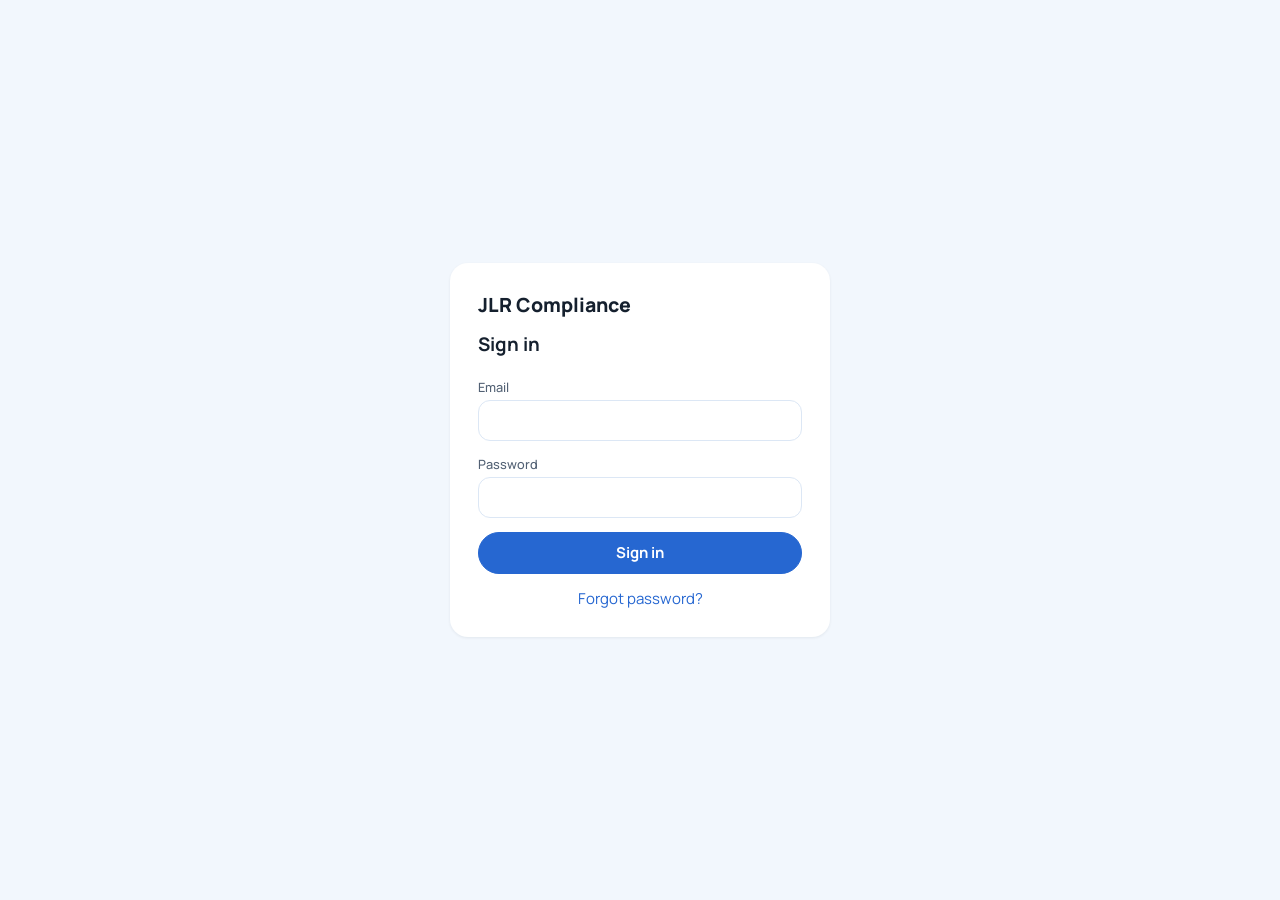
==== index.html @ 6b20414a "Add files via upload" ====
<!doctype html>
<html lang="en">
<head>
  <meta charset="utf-8">
  <meta name="viewport" content="width=device-width, initial-scale=1">
  <title>Office Work Tracker</title>
  <link rel="preconnect" href="https://fonts.googleapis.com">
  <link href="https://fonts.googleapis.com/css2?family=Manrope:wght@400;500;600;700;800&family=Rajdhani:wght@500;600;700&family=Barlow+Condensed:wght@500;600;700&family=Archivo:wght@400;500;700;800&family=Space+Grotesk:wght@400;500;700&display=swap" rel="stylesheet">
  <link rel="manifest" href="manifest.webmanifest">
  <meta name="theme-color" content="#2667d1">
  <link rel="icon" href="icons/favicon-64.png">
  <link rel="apple-touch-icon" href="icons/apple-180.png">
  <meta name="apple-mobile-web-app-capable" content="yes">
  <meta name="apple-mobile-web-app-title" content="JLR Tracker">
  <link rel="stylesheet" href="style.css">
  <script src="theme.js"></script>
</head>
<body>
  <div id="app"><div class="loading">Loading…</div></div>
  <div id="toasts"></div>
  <script src="supabase.js"></script>
  <script src="config.js"></script>
  <script src="app.js"></script>
  <script>if ('serviceWorker' in navigator) addEventListener('load', () => navigator.serviceWorker.register('sw.js').catch(() => {}));</script>
</body>
</html>
---- style.css ----
:root{
  --bg:#f2f7fd; --surface:#ffffff; --ink:#15202e; --muted:#526174; --line:#dce7f5;
  --brand:#2667d1; --brand-ink:#ffffff; --brand-soft:#e3eefc;
  --red:#8e1f17; --red-soft:#fdecea; --amber:#7a4b00; --amber-soft:#fff3dc;
  --green:#0f5e40; --green-soft:#dff2e7; --blue:#1c4787; --blue-soft:#e6eefb;
  --grey-soft:#e6f0fc; --input-bg:#ffffff; --th-bg:#f5f9fe; --hover:#f5f9fe; --note-ink:#1a4a96; --warn-ink:#6d4500; --purple:#4b2fa3; --purple-soft:#ece8fb; --toast:#1b2230; --radius:18px; --shadow:0 1px 3px rgba(21,32,46,.07);
}
*{box-sizing:border-box}
html,body{margin:0;background:var(--bg);color:var(--ink);font:15px/1.45 var(--font,"Manrope"),system-ui,-apple-system,"Segoe UI",Roboto,sans-serif}
a{color:var(--brand)}
h1,h2,h3{margin:0 0 .5rem;line-height:1.25}
h2{font-size:1.25rem} h3{font-size:1.05rem}
.muted{color:var(--muted)} .small{font-size:.85rem}
.spacer{flex:1}
.hidden{display:none!important}

/* top bar */
header.top{position:sticky;top:0;z-index:20;display:flex;align-items:center;gap:24px;padding:0 32px;height:68px;background:var(--surface);border-bottom:1px solid var(--line)}
.brand{font-weight:800;font-size:17px;color:var(--ink);white-space:nowrap;overflow:hidden;text-overflow:ellipsis;max-width:220px}
header nav{display:flex;gap:4px;overflow-x:auto;flex:0 1 auto;min-width:0;scrollbar-width:none;background:var(--grey-soft);padding:4px;border-radius:999px}
header nav::-webkit-scrollbar{display:none}
header nav a{padding:8px 16px;border-radius:999px;text-decoration:none;color:var(--muted);white-space:nowrap;font-weight:600;font-size:14px}
header nav a:hover{color:var(--ink)}
header nav a.active{background:var(--surface);color:var(--ink);font-weight:700;box-shadow:0 1px 2px rgba(0,0,0,.08)}
.user{position:relative;margin-left:auto}
@media (max-width:760px){
  header.top{flex-wrap:wrap;height:auto;padding:10px 16px;gap:8px 12px}
  header nav{order:3;flex-basis:100%}
}
.menu{position:absolute;right:0;top:44px;background:var(--surface);border:1px solid var(--line);border-radius:var(--radius);box-shadow:var(--shadow);min-width:200px;padding:6px;z-index:30}
.menu button{display:block;width:100%;text-align:left;background:none;border:0;padding:8px 10px;border-radius:6px;font:inherit;cursor:pointer}
.menu button:hover{background:var(--grey-soft)}
.menu-info{padding:8px 10px;border-bottom:1px solid var(--line);margin-bottom:4px;font-size:.85rem;color:var(--muted);word-break:break-all}

main{max-width:1280px;margin:0 auto;padding:28px 32px 60px}
.page-head{display:flex;flex-wrap:wrap;align-items:center;gap:10px;margin-bottom:16px}
.page-head h2{margin:0;font-size:1.6rem;font-weight:800;letter-spacing:-.01em}

/* cards */
.card{background:var(--surface);border:0;border-radius:var(--radius);box-shadow:var(--shadow);padding:20px 22px}
.card + .card{margin-top:16px}
.stats{display:grid;grid-template-columns:repeat(auto-fit,minmax(180px,1fr));gap:16px;margin-bottom:20px}
.stat{background:var(--surface);border:0;border-radius:var(--radius);padding:20px 22px;box-shadow:none;text-decoration:none;color:inherit;display:flex;flex-direction:column-reverse;gap:8px}
.stat .n{font-size:2.5rem;font-weight:800;line-height:1}
.stat .l{font-size:.9rem;font-weight:700}
.stat.red{background:var(--red-soft)} .stat.amber{background:var(--amber-soft)} .stat.green{background:var(--green-soft)} .stat.blue{background:var(--blue-soft)}
.stat.red .n,.stat.red .l{color:var(--red)} .stat.amber .n,.stat.amber .l{color:var(--amber)} .stat.green .n,.stat.green .l{color:var(--green)} .stat.blue .n,.stat.blue .l{color:var(--blue)}
a.stat:hover{filter:brightness(.98)}
.grid2{display:grid;grid-template-columns:1fr 1fr;gap:16px}
@media (max-width:900px){.grid2{grid-template-columns:1fr}}

/* buttons & inputs */
.btn{display:inline-flex;align-items:center;gap:6px;border:1px solid var(--line);background:var(--surface);color:var(--ink);padding:9px 18px;border-radius:999px;font:inherit;font-weight:700;cursor:pointer;white-space:nowrap;text-decoration:none}
.btn:hover{background:var(--grey-soft)}
.btn.primary{background:var(--brand);border-color:var(--brand);color:var(--brand-ink)}
.btn.primary:hover{filter:brightness(1.08)}
.btn.danger{color:var(--red);border-color:#f1c6c2}
.btn.ghost{border-color:transparent;background:transparent}
.btn.sm{padding:6px 12px;font-size:.85rem}
.btn.full{width:100%;justify-content:center}
.btn:disabled{opacity:.55;cursor:default}
.link{background:none;border:0;color:var(--brand);cursor:pointer;font:inherit;padding:0}
input,select,textarea{font:inherit;color:inherit;border:1px solid var(--line);background:var(--input-bg);border-radius:12px;padding:9px 12px;min-width:0}
input:focus,select:focus,textarea:focus{outline:2px solid var(--brand-soft);border-color:var(--brand)}
textarea{resize:vertical;min-height:70px}
label{display:flex;flex-direction:column;gap:4px;font-size:.85rem;color:var(--muted);font-weight:500}
label > input,label > select,label > textarea{color:var(--ink);font-size:.95rem}
.check{flex-direction:row;align-items:center;gap:8px;color:var(--ink);font-weight:400;font-size:.95rem}
.form-grid{display:grid;grid-template-columns:1fr 1fr;gap:12px}
.form-grid .full{grid-column:1/-1}
@media (max-width:600px){.form-grid{grid-template-columns:1fr}}
.toolbar{display:flex;flex-wrap:wrap;gap:8px;align-items:center;margin-bottom:12px}
.toolbar input[type=search]{min-width:180px;flex:1 1 180px}

/* tables */
.table-wrap{overflow-x:auto;border:1px solid var(--line);border-radius:14px;background:var(--surface)}
table{border-collapse:collapse;width:100%;font-size:.9rem}
th,td{padding:9px 10px;text-align:left;border-bottom:1px solid var(--line);vertical-align:middle;white-space:nowrap}
td.wrap{white-space:normal;min-width:160px}
th{background:var(--th-bg);color:var(--muted);font-weight:600;font-size:.8rem;text-transform:uppercase;letter-spacing:.02em;position:sticky;top:0}
tbody tr:hover{background:var(--hover)}
tbody tr:last-child td{border-bottom:0}
tr.overdue td:first-child{box-shadow:inset 3px 0 0 var(--red)}
.empty{padding:28px;text-align:center;color:var(--muted)}
.loading{padding:40px;text-align:center;color:var(--muted)}
.count{color:var(--muted);font-size:.85rem;margin:6px 2px}

/* badges */
.badge{display:inline-block;padding:2px 8px;border-radius:999px;font-size:.75rem;font-weight:600;background:var(--grey-soft);color:var(--muted)}
.wt-GST{background:#e8eefb;color:#1f4fa8}
.wt-TDS{background:#f2e9fb;color:#6b2fa3}
.wt-Income-Tax{background:#e6f4f1;color:#0f6b5c}
.wt-ROC-MCA{background:#fdf0e6;color:#9a4a00}
.wt-Other{background:var(--grey-soft);color:var(--muted)}
.st{display:inline-block;padding:3px 9px;border-radius:999px;font-size:.8rem;font-weight:600}
.st-pending-data{background:var(--amber-soft);color:var(--amber)}
.st-in-progress{background:var(--blue-soft);color:var(--blue)}
.st-ready-to-file{background:var(--purple-soft);color:var(--purple)}
.st-filed{background:var(--green-soft);color:var(--green)}
.st-not-applicable{background:var(--grey-soft);color:var(--muted)}
select.st{border:0;cursor:pointer;padding:4px 8px;font-family:inherit}
.late{color:var(--red);font-weight:600}

/* calendar */
.cal-row{display:flex;gap:14px;align-items:center;padding:12px 14px;border-bottom:1px solid var(--line)}
.cal-row:last-child{border-bottom:0}
.datebox{width:54px;flex:none;text-align:center;border-radius:12px;background:var(--brand-soft);color:var(--brand);padding:6px 0}
.datebox.past{background:var(--grey-soft);color:var(--muted)}
.datebox .d{font-size:1.3rem;font-weight:700;line-height:1}
.datebox .w{font-size:.7rem;text-transform:uppercase}
.cal-info{flex:1;min-width:0}
.cal-info .t{font-weight:600}
.cal-actions{display:flex;gap:6px;flex-wrap:wrap;justify-content:flex-end}
.progress{height:8px;background:var(--grey-soft);border-radius:999px;overflow:hidden;width:160px;margin-top:6px}
.progress > i{display:block;height:100%;background:var(--brand);border-radius:999px}
@media (max-width:640px){.cal-row{flex-wrap:wrap}.cal-actions{width:100%;justify-content:flex-start}}

/* modal */
.modal-back{position:fixed;inset:0;background:rgba(16,24,40,.45);display:flex;align-items:flex-start;justify-content:center;padding:40px 16px;z-index:100;overflow-y:auto}
.modal{background:var(--surface);border-radius:20px;width:100%;max-width:560px;box-shadow:0 20px 40px rgba(16,24,40,.25)}
.modal.wide{max-width:820px}
.modal-head{display:flex;align-items:center;justify-content:space-between;padding:14px 18px;border-bottom:1px solid var(--line)}
.modal-head h3{margin:0}
.modal-body{padding:18px}
.modal-foot{display:flex;gap:8px;align-items:center;padding:12px 18px;border-top:1px solid var(--line);flex-wrap:wrap}
.icon-btn{background:none;border:0;font-size:1.4rem;line-height:1;cursor:pointer;color:var(--muted);padding:4px 8px;border-radius:6px}
.icon-btn:hover{background:var(--grey-soft)}
.client-list{max-height:280px;overflow-y:auto;border:1px solid var(--line);border-radius:8px;padding:6px 10px;margin-top:6px}
.client-list label{padding:4px 0}
.months{display:grid;grid-template-columns:repeat(6,1fr);gap:6px}
@media (max-width:500px){.months{grid-template-columns:repeat(4,1fr)}}

/* auth */
.auth-wrap{min-height:100vh;display:flex;align-items:center;justify-content:center;padding:16px}
.auth{width:100%;max-width:380px;display:flex;flex-direction:column;gap:14px;padding:28px}
.auth .brand{font-size:1.3rem;max-width:none;white-space:normal}

.note{background:var(--brand-soft);color:var(--note-ink);border-radius:14px;padding:10px 12px;font-size:.9rem}
.note.warn{background:var(--amber-soft);color:var(--warn-ink)}
.error{color:var(--red)}
.linkbox{display:flex;gap:8px;align-items:center}
.linkbox input{flex:1;font-size:.85rem;color:var(--muted)}

/* toast */
#toasts{position:fixed;bottom:16px;left:50%;transform:translateX(-50%);display:flex;flex-direction:column;gap:8px;z-index:200;width:calc(100% - 32px);max-width:420px}
.toast{background:var(--toast);color:#fff;padding:10px 14px;border-radius:8px;box-shadow:var(--shadow);font-size:.9rem}
.toast.err{background:var(--red)}

/* public status page */
.pub-head{background:var(--brand);color:var(--brand-ink);padding:22px 16px}
.pub-head .inner,.pub-main{max-width:960px;margin:0 auto}
.pub-head h1{font-size:1.4rem;margin:0}
.pub-head p{margin:4px 0 0;opacity:.85}
.pub-main{padding:20px 16px 60px}
.tabs{display:flex;gap:6px;flex-wrap:wrap;margin-bottom:12px}
.tabs button{border:1px solid var(--line);background:var(--surface);padding:6px 12px;border-radius:999px;cursor:pointer;font:inherit;font-size:.85rem}
.tabs button.on{background:var(--brand);border-color:var(--brand);color:var(--brand-ink)}

/* ---------- accent colours ---------- */
:root[data-accent="green"]{--brand:#13795b;--brand-soft:#e3f4ee;--note-ink:#0d5640}
:root[data-accent="purple"]{--brand:#5b3cc4;--brand-soft:#eeeafb;--note-ink:#3d2591}
:root[data-accent="maroon"]{--brand:#9b1c3a;--brand-soft:#fbe9ed;--note-ink:#6e1229}
:root[data-accent="teal"]{--brand:#0e7490;--brand-soft:#e2f3f8;--note-ink:#0a5468}
:root[data-accent="orange"]{--brand:#b45309;--brand-soft:#fdf0e1;--note-ink:#7c3a06}

/* ---------- dark theme ---------- */
:root[data-theme="dark"]{
  --bg:#0f141b; --surface:#171d26; --ink:#e6e9ef; --muted:#9aa4b2; --line:#2a323f;
  --brand-soft:rgba(110,150,230,.16); --note-ink:#c9d7f5; --warn-ink:#f3d29a;
  --red:#f07a6f; --red-soft:rgba(240,122,111,.15); --amber:#e9b44c; --amber-soft:rgba(233,180,76,.14);
  --green:#5cc98a; --green-soft:rgba(92,201,138,.14); --blue:#8fb0f0; --blue-soft:rgba(143,176,240,.15);
  --purple:#b6a3f2; --purple-soft:rgba(182,163,242,.15);
  --grey-soft:#222a35; --input-bg:#10151c; --th-bg:#1c232e; --hover:#1c232e; --toast:#2b3442;
  --shadow:0 1px 2px rgba(0,0,0,.4); color-scheme:dark;
}
:root[data-theme="dark"]{--brand:#6e96e6}
:root[data-theme="dark"][data-accent="green"]{--brand:#4fbf93;--brand-soft:rgba(79,191,147,.16);--note-ink:#c4eedd}
:root[data-theme="dark"][data-accent="purple"]{--brand:#a28cf0;--brand-soft:rgba(162,140,240,.16);--note-ink:#ddd4fb}
:root[data-theme="dark"][data-accent="maroon"]{--brand:#ec7f98;--brand-soft:rgba(236,127,152,.16);--note-ink:#f8d3dc}
:root[data-theme="dark"][data-accent="teal"]{--brand:#4fc0dc;--brand-soft:rgba(79,192,220,.16);--note-ink:#c8eef7}
:root[data-theme="dark"][data-accent="orange"]{--brand:#f0a35a;--brand-soft:rgba(240,163,90,.16);--note-ink:#fbe0c4}
:root[data-theme="dark"] .btn.primary,:root[data-theme="dark"] .tabs button.on{color:#0f141b}
:root[data-theme="dark"] .pub-head{background:#1c2a44;color:#fff}
:root[data-theme="dark"] .wt-GST{background:rgba(110,150,230,.18);color:#a9c1f3}
:root[data-theme="dark"] .wt-TDS{background:rgba(182,140,240,.18);color:#d3bcf7}
:root[data-theme="dark"] .wt-Income-Tax{background:rgba(79,191,170,.18);color:#9fe3d4}
:root[data-theme="dark"] .wt-ROC-MCA{background:rgba(240,163,90,.18);color:#f6c99b}
:root[data-theme="dark"] .modal-back{background:rgba(0,0,0,.6)}
:root[data-theme="dark"] .btn.danger{border-color:#5a2a2a}

/* theme picker */
.swatches{display:flex;gap:10px;flex-wrap:wrap}
.swatch{width:38px;height:38px;border-radius:50%;border:3px solid var(--surface);box-shadow:0 0 0 1px var(--line);cursor:pointer;padding:0}
.swatch.on{box-shadow:0 0 0 2px var(--ink)}
.seg{display:inline-flex;border:1px solid var(--line);border-radius:8px;overflow:hidden}
.seg button{border:0;background:var(--surface);color:var(--ink);padding:8px 14px;font:inherit;cursor:pointer}
.seg button+button{border-left:1px solid var(--line)}
.seg button.on{background:var(--brand-soft);color:var(--brand);font-weight:600}

@media (max-width:760px){ main{padding:20px 16px 60px} }
/* B2 dark-mode adjustments */
:root[data-theme="dark"]{--brand:#7fa8ef;--brand-soft:rgba(127,168,239,.16);--grey-soft:#1f2a38;--line:#2a3646}
:root[data-theme="dark"] header nav a.active{background:#2b3a4e;color:#fff;box-shadow:none}
:root[data-theme="dark"] .stat.red .n,:root[data-theme="dark"] .stat.red .l{color:var(--red)}
@media (max-width:600px){ .stats{grid-template-columns:repeat(2,minmax(0,1fr));gap:10px} .stat{padding:14px 16px} .stat .n{font-size:2rem} }
/* work-type icons + data-received actions */
.badge.wt{display:inline-flex;align-items:center;gap:5px;padding:3px 9px 3px 7px}
.badge.wt svg{flex:none}
.row-acts{display:flex;gap:12px;margin-top:5px;align-items:center}
.row-acts a,.row-acts .link{font-weight:600;font-size:.8rem}
/* ---------- Option E dashboard (bento) ---------- */
.bento{display:grid;grid-template-columns:repeat(12,minmax(0,1fr));gap:16px}
.bento-card{background:var(--surface);border-radius:22px;padding:18px 20px;box-shadow:var(--shadow);color:inherit;text-decoration:none;min-width:0}
.bento-card h2{margin:0;font-size:1rem;font-weight:800}
.bento-head{display:flex;justify-content:space-between;align-items:center;gap:8px}
.bento-hero{grid-column:span 7;background:var(--hero,var(--brand));color:var(--hero-ink,#fff);border-radius:22px;padding:24px 28px;display:flex;align-items:center;gap:24px;position:relative;overflow:hidden}
.bento-hero > *:not(.fx){position:relative}
.hero-text{flex:1;display:flex;flex-direction:column;gap:10px;min-width:0}
.hero-date{font-size:.8rem;font-weight:700;opacity:.85;text-transform:uppercase;letter-spacing:.08em}
.bento-hero h1{margin:0;font-size:1.65rem;font-weight:800;line-height:1.25}
.hero-acts{display:flex;gap:10px;flex-wrap:wrap;margin-top:4px}
.hero-btn{background:var(--hero-accent,#fff);color:var(--hero-btn-ink,#15202e);text-decoration:none;padding:10px 16px;border-radius:999px;font:inherit;font-weight:700;font-size:.82rem;border:0;cursor:pointer}
.hero-btn.ghost{background:rgba(255,255,255,.16);color:var(--hero-ink,#fff)}
.hero-btn:hover{filter:brightness(.97)}
.hero-ring{flex:none}
.hero-ring text{font-family:var(--font,Manrope),system-ui,sans-serif}
.bento-stats{grid-column:span 5;display:grid;grid-template-columns:repeat(2,minmax(0,1fr));gap:12px}
.mini{border-radius:16px;padding:14px 16px;display:flex;flex-direction:column;justify-content:space-between;gap:8px;text-decoration:none;min-height:72px}
.mini span{font-size:.82rem;font-weight:700}.mini b{font-size:2.1rem;font-weight:800;line-height:1}
.mini.red{background:var(--red-soft);color:var(--red)}.mini.amber{background:var(--amber-soft);color:var(--amber)}
.mini.blue{background:var(--blue-soft);color:var(--blue)}.mini.green{background:var(--green-soft);color:var(--green)}
a.mini:hover{filter:brightness(.98)}
.dept{grid-column:span 3;display:flex;flex-direction:column;gap:10px}
a.dept:hover{box-shadow:0 2px 8px rgba(21,32,46,.12)}
.dept-head{display:flex;align-items:center;gap:10px}.dept-head b{font-size:1rem;font-weight:800}
.dept-ico{width:38px;height:38px;border-radius:12px;display:flex;align-items:center;justify-content:center;flex:none}
.dept-count{margin-left:auto;font-size:.82rem;font-weight:700;color:var(--muted)}
.bar{height:10px;background:var(--grey-soft);border-radius:999px;overflow:hidden}.bar>i{display:block;height:100%;border-radius:999px}
.dept-lines{display:flex;flex-direction:column;gap:3px;font-size:.82rem;color:var(--muted)}
.bento-timeline{grid-column:span 8;display:flex;flex-direction:column;gap:12px}
.tl{position:relative;height:150px;margin:0 6px}
.tl-line,.tl-done{position:absolute;left:0;top:59px;height:6px;border-radius:999px}
.tl-line{right:0;background:var(--grey-soft)}.tl-done{background:var(--brand)}
.tl-pt{position:absolute;top:0;height:150px;transform:translateX(-50%);display:flex;flex-direction:column;align-items:center}
.tl-lab{font-size:.72rem;font-weight:700;white-space:nowrap;height:18px}
.tl-stem{width:2px;height:34px;background:var(--line)}
.tl-dot{box-sizing:border-box;width:16px;height:16px;border-radius:50%;border:3px solid var(--surface);box-shadow:0 0 0 1px var(--line);margin-top:2px}
.tl-day{font-size:.75rem;font-weight:800;margin-top:4px}
.tl-pt.below{flex-direction:column-reverse;justify-content:flex-end}
.tl-pt.below .tl-lab{order:0}
.tl-pt.below{top:54px;height:auto;flex-direction:column}
.tl-pt.below .tl-lab{order:4;margin-top:4px}.tl-pt.below .tl-stem{order:3;height:14px}.tl-pt.below .tl-day{order:2;margin:0}
.tl-pt.below .tl-dot{order:1;margin:0}
.tl-pt.past{opacity:.55}
.chips{display:flex;gap:8px;flex-wrap:wrap}
.chip{padding:6px 12px;border-radius:999px;font-size:.8rem;font-weight:700}
.chip.red{background:var(--red-soft);color:var(--red)}.chip.amber{background:var(--amber-soft);color:var(--amber)}
.chip.blue{background:var(--blue-soft);color:var(--blue)}.chip.green{background:var(--green-soft);color:var(--green)}
.bento-portals{grid-column:span 4;display:flex;flex-direction:column;gap:10px}
.portals{display:grid;grid-template-columns:repeat(2,minmax(0,1fr));gap:10px;flex:1}
.portals a{background:var(--bg);border-radius:14px;padding:12px;text-decoration:none;color:var(--ink);display:flex;flex-direction:column;gap:6px;font-size:.88rem}
.portals a:hover{background:var(--grey-soft)}
:root[data-theme="dark"][data-skin="original"] .bento-hero{background:#22406f}
:root[data-theme="dark"] .portals a{background:#1c232e}
@media (max-width:1000px){
  .bento-hero,.bento-stats,.bento-timeline,.bento-portals{grid-column:span 12}
  .dept{grid-column:span 6}
}
@media (max-width:600px){
  .bento{gap:12px}.dept{grid-column:span 12}
  .bento-hero{flex-direction:column;align-items:flex-start;padding:20px}
  .bento-hero h1{font-size:1.3rem}.hero-ring{width:110px;height:110px;align-self:center}
  .tl{overflow-x:auto}
}

/* ---------- checklists ---------- */
.row-btns{white-space:nowrap}
.row-btns .btn+.btn{margin-left:6px}
.prog{display:inline-block;height:6px;width:56px;background:var(--grey-soft);border-radius:999px;overflow:hidden;vertical-align:middle}
.prog > i{display:block;height:100%;background:var(--brand);border-radius:999px}
.prog.big{height:10px;width:220px;max-width:50%}
.prog-chip{display:flex;align-items:center;gap:6px;margin-top:4px;font-size:.75rem;color:var(--muted);font-weight:600}
.prog-chip.full .prog > i{background:var(--green)}
.prog-chip.full{color:var(--green)}
.ck-bar{display:flex;align-items:center;gap:12px;margin:4px 0 12px}
.ck-table td{vertical-align:top}
.ck-table td.c{text-align:center;color:var(--muted);width:44px}
.ck-move{white-space:nowrap;width:70px}
.icon-btn.sm{font-size:.95rem;padding:2px 6px}
.icon-btn[disabled]{opacity:.3;cursor:default}
.ck-l{display:flex!important;flex-direction:row!important;gap:10px;align-items:flex-start;cursor:pointer;margin:0;font-weight:500;color:var(--ink)}
.ck-l input{width:18px!important;min-width:0;height:18px;padding:0;margin-top:2px;accent-color:var(--brand);flex:none}
.ck-row.ck-done .ck-l span{color:var(--muted);text-decoration:line-through;text-decoration-color:currentColor}
.ck-row.ck-done{background:var(--green-soft)}
.ck-row.ck-n-a{opacity:.55}
.ck-rem{width:100%;min-width:140px;padding:6px 8px;font-size:.85rem}
.danger-t{color:var(--red)}
.nowrap{white-space:nowrap}
.ck-start{border:1px dashed var(--line);border-radius:14px;padding:16px;margin-bottom:16px}
.ck-linked{margin-top:22px;border-top:1px solid var(--line);padding-top:14px}
.ck-linked h4{margin:0 0 4px;font-size:1rem}
.ck-group{margin:22px 0 10px}
.ck-cards{display:grid;grid-template-columns:repeat(auto-fill,minmax(320px,1fr));gap:12px;align-items:start}
.ck-card{padding:14px 16px;margin:0!important}
.ck-card summary{cursor:pointer;display:flex;justify-content:space-between;gap:10px;align-items:center;list-style:none}
.ck-card summary::-webkit-details-marker{display:none}
.ck-card summary::after{content:"▾";color:var(--muted)}
.ck-card[open] summary::after{content:"▴"}
.ck-steps{margin:8px 0 12px;padding-left:22px;font-size:.88rem;line-height:1.55}
@media (max-width:700px){.ck-move{display:none}.prog.big{width:120px}}

/* ---------- work tabs (All · GST · TDS · MCA · Other) ---------- */
.wtabs{display:grid;grid-template-columns:repeat(5,1fr);border:1px solid var(--line);border-radius:16px;overflow:hidden;background:var(--surface);margin-bottom:14px}
.wtabs button{display:flex;align-items:center;justify-content:center;gap:8px;border:0;border-left:1px solid var(--line);background:none;padding:12px 8px;font:inherit;font-weight:600;color:var(--muted);cursor:pointer}
.wtabs button:first-child{border-left:0}
.wtabs button b{font-size:.75rem;background:var(--grey-soft);color:var(--ink);border-radius:999px;padding:1px 8px;font-weight:700}
.wtabs button:hover{background:var(--grey-soft)}
.wtabs button.on{background:var(--brand-soft);color:var(--brand);box-shadow:inset 0 -3px 0 var(--brand)}
.wtabs button.on b{background:var(--brand);color:var(--brand-ink)}
@media (max-width:600px){.wtabs button{flex-direction:column;gap:2px;padding:10px 2px;font-size:.8rem}.wtabs svg{display:none}}
.tab-n{opacity:.7;font-size:.8em;margin-left:2px}
/* ---------- share card ---------- */
.share-head{display:flex;justify-content:space-between;gap:12px;align-items:flex-start;margin-bottom:12px}
.badge.ok{background:var(--green-soft);color:var(--green)}
.share-card .linkbox{flex-wrap:wrap}
.share-card .linkbox input{min-width:220px}
.btn.sm.primary{color:var(--brand-ink)}

/* ---------- phase 4 ---------- */
th.r,td.r{text-align:right}
td.soon{color:var(--amber);font-weight:600}
a.chip{text-decoration:none}
.bill-client{margin-bottom:14px}
.bill-head{display:flex;justify-content:space-between;align-items:center;margin-bottom:10px}
.bill-foot{display:flex;align-items:center;gap:12px;flex-wrap:wrap;margin-top:12px}
.bill-foot label{flex-direction:row;align-items:center;gap:8px}
.fee-in{width:120px;text-align:right}
.fee-add{grid-template-columns:2fr 2fr 1fr auto}
@media (max-width:700px){.fee-add{grid-template-columns:1fr}}
.docs-box{border:1px solid var(--line);border-radius:14px;padding:12px 14px;margin-bottom:16px;background:var(--surface)}
.docs-head{display:flex;align-items:center;gap:10px;flex-wrap:wrap;margin-bottom:8px}
.docs-list{display:flex;flex-wrap:wrap;gap:8px}
.doc{display:inline-flex!important;flex-direction:row!important;align-items:center;gap:6px;border:1px solid var(--line);border-radius:999px;padding:5px 10px;font-size:.85rem;color:var(--ink);cursor:pointer}
.doc input{width:16px!important;height:16px;padding:0;accent-color:var(--green)}
.doc.got{background:var(--green-soft);border-color:transparent;color:var(--green)}
.doc em{font-style:normal;font-size:.75rem;opacity:.75}
.doc .link{padding:0 2px;color:var(--muted)}
.ck-title{margin:4px 0 8px;font-size:1rem}
.docs-pub{display:flex;flex-wrap:wrap;gap:6px;margin-top:6px}
.docs-pub span{font-size:.75rem;padding:2px 8px;border-radius:999px}
.docs-pub .ok{background:var(--green-soft);color:var(--green)}
.docs-pub .need{background:var(--amber-soft);color:var(--amber);font-weight:600}
.rep-extra{margin:10px 2px 14px}
.print-only{display:none}
.report .bento-stats{margin-bottom:6px}
@media print{
  header.top,.page-head,#toasts{display:none!important}
  body{background:#fff}
  .print-only{display:block}
  .card{break-inside:avoid;box-shadow:none;border:1px solid #ddd}
}
.menu a{display:block;padding:8px 10px;border-radius:6px;color:var(--ink);text-decoration:none}
.menu a:hover{background:var(--grey-soft)}
.bento-stats.stats4{grid-template-columns:repeat(4,1fr)}
@media (max-width:700px){.bento-stats.stats4{grid-template-columns:1fr 1fr}}
.st-open{background:var(--amber-soft);color:var(--amber)}
.st-reply-drafted{background:var(--blue-soft);color:var(--blue)}
.st-replied{background:var(--brand-soft);color:var(--brand)}
.st-hearing{background:var(--red-soft);color:var(--red)}
.st-closed{background:var(--green-soft);color:var(--green)}
/* ---------- Zoho ---------- */
.zbadge{display:inline-block;font-size:.75rem;font-weight:700;padding:2px 8px;border-radius:999px;background:#fff1e6;color:#b4410f;text-decoration:none;white-space:nowrap}
.zbadge.void{background:var(--grey-soft);color:var(--muted)}
.zsteps{line-height:1.7;padding-left:20px;margin:8px 0 12px}
.btn.ghost.danger{color:var(--red)}
@media print{.noprint{display:none!important}}
/* ---------- law updates ---------- */
.lu{margin-bottom:12px;padding:16px 18px}
.lu-draft{border:1px dashed var(--amber);background:var(--amber-soft)}
.lu-head{display:flex;align-items:center;gap:10px;flex-wrap:wrap}
.lu-sum{margin:8px 0 4px;line-height:1.55}
.lu-act{margin:4px 0;font-size:.9rem;color:var(--blue)}
.lu-foot{display:flex;align-items:center;gap:10px;flex-wrap:wrap;margin-top:8px}
/* ---------- client portal ---------- */
.portal-box{border:1px solid var(--line);border-radius:14px;padding:12px 14px}
.portal-login{max-width:440px;margin:0 auto}
.pt{margin-bottom:12px;padding:14px 16px}
.pt-head{display:flex;align-items:center;gap:10px;flex-wrap:wrap}
.pt-meta{display:flex;gap:14px;flex-wrap:wrap;margin-top:6px;color:var(--muted)}
.file-row{display:flex;align-items:center;gap:12px;flex-wrap:wrap;padding:6px 0;border-top:1px solid var(--line)}
.file-row:first-of-type{border-top:0}
.file-row > span:first-child{flex:1;min-width:160px}

/* =================== THEMES (skins) =================== */
:root[data-skin="crimson"]{--bg:#111215;--surface:#1b1c21;--ink:#f4efe6;--muted:#b3ab9c;--line:#33343c;--brand:#d4a73a;--brand-ink:#16130b;--brand-soft:rgba(212,167,58,.15);
  --red:#ff8a80;--red-soft:#3a1d1d;--amber:#f0c869;--amber-soft:#3a3018;--green:#7fe0a9;--green-soft:#173126;--blue:#9cb8ff;--blue-soft:#1f2740;--purple:#c9b5ff;--purple-soft:#2a2240;
  --grey-soft:#24252c;--input-bg:#141519;--th-bg:#202127;--hover:#22232a;--note-ink:#f3dca0;--warn-ink:#f3d29a;--toast:#2a2b31;--radius:10px;
  --shadow:0 0 0 1px rgba(212,167,58,.10),0 8px 24px rgba(0,0,0,.45);--font:'Rajdhani';--hero:#7d1a1a;--hero-ink:#fff6e5;--hero-accent:#e9c25a;--hero-btn-ink:#2a1606}
:root[data-skin="midnight"]{--bg:#0a0c11;--surface:#141822;--ink:#e8ebf1;--muted:#98a1b3;--line:#262d3d;--brand:#f2c94c;--brand-ink:#14110a;--brand-soft:rgba(242,201,76,.14);
  --red:#ff8d85;--red-soft:#33191c;--amber:#f2c94c;--amber-soft:#332a12;--green:#7ad9a6;--green-soft:#15302a;--blue:#9db7ff;--blue-soft:#1b2440;--purple:#c4b2ff;--purple-soft:#262040;
  --grey-soft:#1b2030;--input-bg:#0e1118;--th-bg:#181d29;--hover:#1a1f2c;--note-ink:#f6e3a4;--warn-ink:#f3d29a;--toast:#232a39;--radius:8px;
  --shadow:0 0 0 1px rgba(242,201,76,.08),0 10px 28px rgba(0,0,0,.5);--font:'Barlow Condensed';--hero:#1a2030;--hero-ink:#f5f6f8;--hero-accent:#f2c94c;--hero-btn-ink:#14110a}
:root[data-skin="velocity"]{--bg:#f3f5fb;--surface:#ffffff;--ink:#0f1630;--muted:#525c78;--line:#dfe4f1;--brand:#d0213a;--brand-ink:#ffffff;--brand-soft:#fde8eb;
  --red:#b3122a;--red-soft:#fde8eb;--blue:#16307f;--blue-soft:#e5eafa;--grey-soft:#e9edf7;--th-bg:#f6f8fd;--hover:#f6f8fd;--note-ink:#16307f;--radius:14px;
  --shadow:0 2px 0 rgba(22,48,127,.06),0 8px 22px rgba(15,22,48,.07);--font:'Archivo';--hero:#16307f;--hero-ink:#ffffff;--hero-accent:#ff4d63;--hero-btn-ink:#ffffff}
:root[data-skin="emerald"]{--bg:#0c1512;--surface:#13201c;--ink:#e6f4ee;--muted:#93b0a5;--line:#23362f;--brand:#2fd59c;--brand-ink:#04140e;--brand-soft:rgba(47,213,156,.14);
  --red:#ff8f8a;--red-soft:#351c1b;--amber:#f3c969;--amber-soft:#33291a;--green:#2fd59c;--green-soft:#123528;--blue:#93c5ff;--blue-soft:#18283a;--purple:#c0b0ff;--purple-soft:#241f3a;
  --grey-soft:#192a25;--input-bg:#0e1916;--th-bg:#16251f;--hover:#172722;--note-ink:#b9f3dc;--warn-ink:#f3d29a;--toast:#1f302a;--radius:16px;
  --shadow:0 0 0 1px rgba(47,213,156,.10),0 8px 26px rgba(0,0,0,.45);--font:'Space Grotesk';--hero:#123a2e;--hero-ink:#eafff6;--hero-accent:#2fd59c;--hero-btn-ink:#04140e}
:root[data-skin="crimson"] .btn.primary,:root[data-skin="midnight"] .btn.primary,:root[data-skin="emerald"] .btn.primary,
:root[data-skin="crimson"] .tabs button.on,:root[data-skin="midnight"] .tabs button.on,:root[data-skin="emerald"] .tabs button.on{color:var(--brand-ink)}
:root[data-skin="midnight"] .bento-hero h1,:root[data-skin="crimson"] .bento-hero h1,:root[data-skin="midnight"] .page-head h2{text-transform:uppercase;letter-spacing:.02em}
:root[data-skin="crimson"] .bento-hero{border:1px solid rgba(233,194,90,.35)}
:root:not([data-skin="original"]) .pub-head{background:var(--hero);color:var(--hero-ink)}
:root[data-skin="midnight"] body,:root[data-skin="crimson"] body{font-size:16px}

/* =================== ANIMATION =================== */
@keyframes jl-rise{from{opacity:0;transform:translateY(18px) scale(.985)}to{opacity:1;transform:none}}
@keyframes jl-fade{from{opacity:0}to{opacity:1}}
@keyframes jl-grow{from{width:0}}
@keyframes jl-ring{from{stroke-dasharray:0 100}}
@keyframes jl-sheen{0%{transform:translateX(-120%) skewX(-20deg)}60%,100%{transform:translateX(330%) skewX(-20deg)}}
@keyframes jl-spot{0%{transform:translate(-30%,-10%)}50%{transform:translate(60%,10%)}100%{transform:translate(-30%,-10%)}}
@keyframes jl-stripes{to{background-position:120px 0}}
@keyframes jl-glow{0%,100%{filter:drop-shadow(0 0 0 rgba(47,213,156,0))}50%{filter:drop-shadow(0 0 14px rgba(47,213,156,.75))}}
@keyframes jl-float{0%,100%{transform:translateY(0)}50%{transform:translateY(-10px)}}
.bento-hero .fx{position:absolute;inset:0;pointer-events:none}
.bento-hero .fx span{position:absolute;border-radius:50%;background:rgba(255,255,255,.10);display:none}
:root[data-anim="full"] .bento > *,:root[data-anim="full"] #view > .card,:root[data-anim="full"] .stats > *,:root[data-anim="full"] .lu,:root[data-anim="full"] .pt{animation:jl-rise .65s cubic-bezier(.2,.8,.2,1) both}
:root[data-anim="subtle"] .bento > *,:root[data-anim="subtle"] #view > .card,:root[data-anim="subtle"] .stats > *{animation:jl-fade .4s ease both}
:root[data-anim="full"] .bento > *:nth-child(2),:root[data-anim="full"] .stats > *:nth-child(2){animation-delay:70ms}
:root[data-anim="full"] .bento > *:nth-child(3),:root[data-anim="full"] .stats > *:nth-child(3){animation-delay:140ms}
:root[data-anim="full"] .bento > *:nth-child(4),:root[data-anim="full"] .stats > *:nth-child(4){animation-delay:200ms}
:root[data-anim="full"] .bento > *:nth-child(5){animation-delay:260ms}
:root[data-anim="full"] .bento > *:nth-child(6){animation-delay:320ms}
:root[data-anim="full"] .bento > *:nth-child(n+7){animation-delay:380ms}
:root[data-anim="full"] .bar>i,:root[data-anim="full"] .prog>i,:root[data-anim="full"] .progress>i{animation:jl-grow 1.1s cubic-bezier(.2,.8,.2,1) both .25s}
:root[data-anim="full"] .hero-ring circle+circle{animation:jl-ring 1.3s cubic-bezier(.2,.8,.2,1) both .2s}
:root[data-anim="full"] .bento-card,:root[data-anim="full"] .mini,:root[data-anim="full"] .lu,:root[data-anim="full"] .pt{transition:transform .25s ease,box-shadow .25s ease}
:root[data-anim="full"] a.bento-card:hover,:root[data-anim="full"] a.mini:hover,:root[data-anim="full"] .lu:hover,:root[data-anim="full"] .pt:hover{transform:translateY(-4px);box-shadow:0 0 0 1px var(--brand),0 14px 32px rgba(0,0,0,.16)}
:root[data-anim="subtle"] a.bento-card:hover{box-shadow:0 0 0 1px var(--brand),var(--shadow)}
/* theme effects in the dashboard banner */
:root[data-skin="original"][data-anim="full"] .bento-hero .fx span{display:block;animation:jl-float 6s ease-in-out infinite}
:root[data-skin="crimson"]:not([data-anim="off"]) .bento-hero .fx::after{content:"";position:absolute;top:0;bottom:0;width:30%;background:linear-gradient(90deg,transparent,rgba(255,226,160,.22),transparent);animation:jl-sheen 4.5s ease-in-out infinite}
:root[data-skin="midnight"]:not([data-anim="off"]) .bento-hero .fx::before{content:"";position:absolute;width:520px;height:520px;top:-200px;left:0;border-radius:50%;background:radial-gradient(circle,rgba(242,201,76,.17),transparent 65%);animation:jl-spot 9s ease-in-out infinite}
:root[data-skin="velocity"]:not([data-anim="off"]) .bento-hero .fx{background:repeating-linear-gradient(115deg,rgba(255,77,99,0) 0 28px,rgba(255,77,99,.25) 28px 34px,rgba(255,77,99,0) 34px 60px);animation:jl-stripes 3s linear infinite;-webkit-mask-image:linear-gradient(90deg,transparent 35%,#000);mask-image:linear-gradient(90deg,transparent 35%,#000)}
:root[data-skin="emerald"]:not([data-anim="off"]) .hero-ring{animation:jl-glow 2.4s ease-in-out infinite}
:root[data-anim="subtle"] .bento-hero .fx,:root[data-anim="subtle"] .bento-hero .fx::before,:root[data-anim="subtle"] .bento-hero .fx::after,:root[data-anim="subtle"] .hero-ring{animation-duration:16s!important}
:root[data-anim="off"] *,:root[data-anim="off"] *::before,:root[data-anim="off"] *::after{animation:none!important;transition:none!important}
/* theme picker */
.skins{display:grid;grid-template-columns:repeat(auto-fill,minmax(150px,1fr));gap:10px}
.skin{border:2px solid var(--line);border-radius:14px;padding:10px;background:var(--surface);color:var(--ink);cursor:pointer;text-align:left;font:inherit;display:flex;flex-direction:column;gap:8px}
.skin.on{border-color:var(--brand);box-shadow:0 0 0 3px var(--brand-soft)}
.skin .pv{height:54px;border-radius:9px;display:flex;align-items:flex-end;gap:5px;padding:7px;box-sizing:border-box}
.skin .pv i{display:block;width:16px;border-radius:4px}
.skin b{font-size:.88rem}

:root[data-theme="dark"]:not([data-skin="original"]) .dept-ico,:root[data-theme="dark"]:not([data-skin="original"]) .badge.wt{background:var(--grey-soft)!important;filter:saturate(1.3) brightness(1.5)}
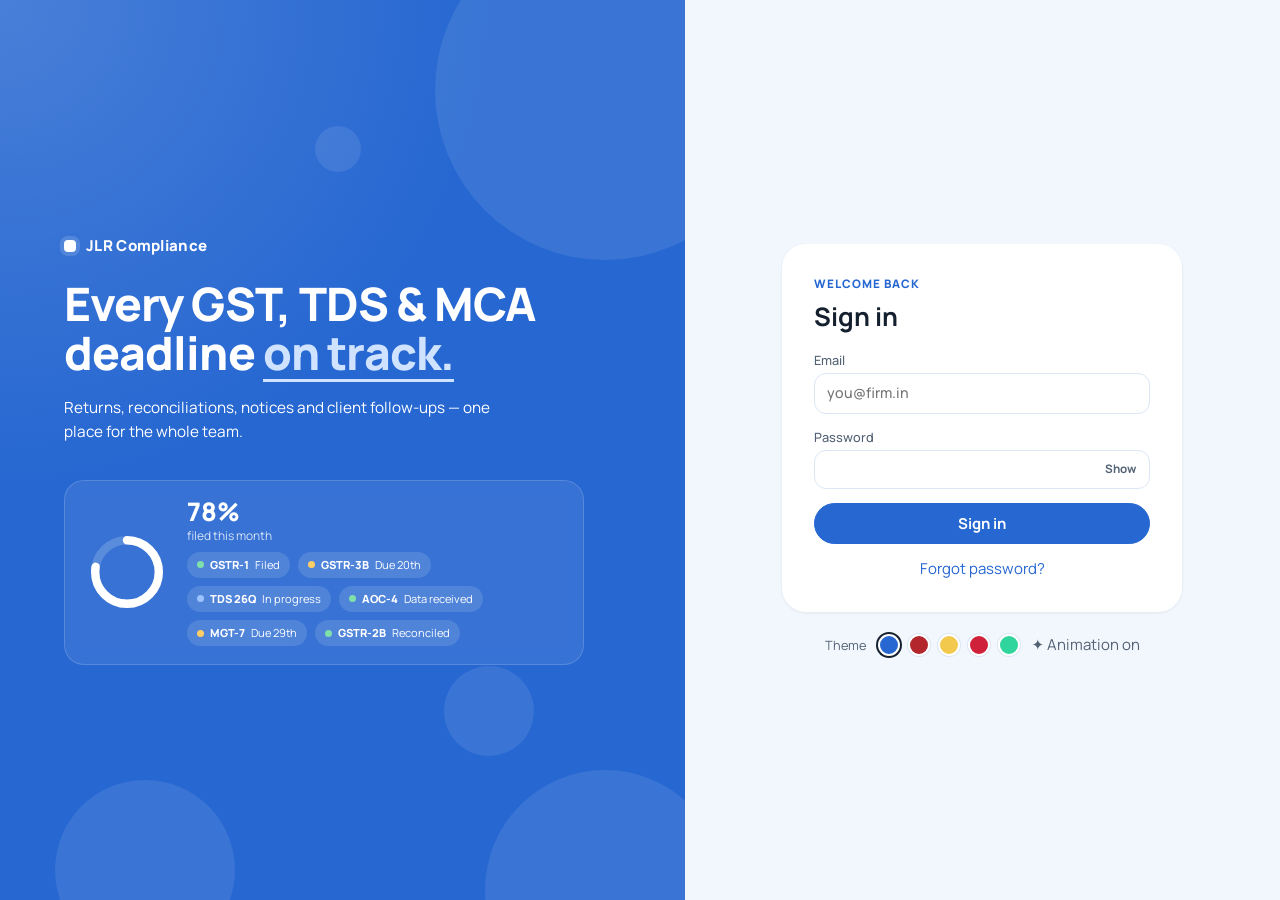
==== commit f5a103f1: "Add files via upload" ====
--- a/index.html
+++ b/index.html
@@ -5,7 +5,7 @@
   <meta name="viewport" content="width=device-width, initial-scale=1">
   <title>Office Work Tracker</title>
   <link rel="preconnect" href="https://fonts.googleapis.com">
-  <link href="https://fonts.googleapis.com/css2?family=Manrope:wght@400;500;600;700;800&family=Rajdhani:wght@500;600;700&family=Barlow+Condensed:wght@500;600;700&family=Archivo:wght@400;500;700;800&family=Space+Grotesk:wght@400;500;700&display=swap" rel="stylesheet">
+  <link href="https://fonts.googleapis.com/css2?family=Manrope:wght@400;500;600;700;800&family=Rajdhani:wght@500;600;700&family=Barlow+Condensed:wght@500;600;700&family=Archivo:wght@400;500;700;800&family=Space+Grotesk:wght@400;500;700&family=Chakra+Petch:wght@500;600;700&family=Source+Serif+4:opsz,wght@8..60,600;8..60,700&display=swap" rel="stylesheet">
   <link rel="manifest" href="manifest.webmanifest">
   <meta name="theme-color" content="#2667d1">
   <link rel="icon" href="icons/favicon-64.png">
--- a/style.css
+++ b/style.css
@@ -456,3 +456,476 @@
 .skin b{font-size:.88rem}
 
 :root[data-theme="dark"]:not([data-skin="original"]) .dept-ico,:root[data-theme="dark"]:not([data-skin="original"]) .badge.wt{background:var(--grey-soft)!important;filter:saturate(1.3) brightness(1.5)}
+
+/* ---------- follow-ups, workload, calculator (v8) ---------- */
+.fu-line{font-size:.75rem;color:var(--muted);margin-top:4px}
+.fu-line.due{color:var(--amber);font-weight:700}
+.fu-hist{display:flex;flex-direction:column;gap:8px;max-height:260px;overflow:auto;padding-right:4px}
+.fu-item{display:grid;grid-template-columns:28px 1fr auto;gap:8px;align-items:start;padding:10px 12px;border:1px solid var(--line);border-radius:12px;font-size:.88rem}
+.fu-ico{font-size:1.1rem;line-height:1.3}
+tr.fu-due-row td:first-child{box-shadow:inset 3px 0 0 var(--amber)}
+.wl-bar{position:relative;height:8px;border-radius:99px;background:var(--line);overflow:hidden;margin-bottom:4px;max-width:220px}
+.wl-bar i{position:absolute;left:0;top:0;bottom:0;background:var(--blue);border-radius:99px}
+.wl-bar i.od{background:var(--red)}
+.pill{display:inline-block;padding:2px 9px;border-radius:99px;font-weight:700;font-size:.8rem}
+.pill.g{background:var(--green-soft);color:var(--green)}.pill.a{background:var(--amber-soft);color:var(--amber)}.pill.r{background:var(--red-soft);color:var(--red)}
+.pill.b{background:var(--blue-soft);color:var(--blue)}
+.calc-grid{display:grid;grid-template-columns:minmax(0,1.3fr) minmax(0,1fr);gap:16px;align-items:start}
+.calc-grid .card{margin:0}
+.calc-out{position:sticky;top:84px}
+.calc-line{display:flex;justify-content:space-between;gap:12px;padding:9px 0;border-bottom:1px dashed var(--line);font-size:.92rem}
+.calc-line b{text-align:right}
+.calc-line.tot{border-bottom:2px solid var(--line);font-size:1.02rem}
+.calc-line.tot b{color:var(--accent,var(--blue));font-size:1.15rem}
+@media (max-width:860px){.calc-grid{grid-template-columns:1fr}.calc-out{position:static}}
+@media (max-width:1440px){header nav a{padding:8px 11px}header.top{gap:16px;padding:0 20px}}
+
+/* ---------- portal logins (v9) ---------- */
+.lg-list{display:grid;grid-template-columns:repeat(auto-fill,minmax(300px,1fr));gap:12px}
+.lg-card{border:1px solid var(--line);border-radius:14px;padding:12px 14px;display:flex;flex-direction:column;gap:6px;background:var(--surface)}
+.lg-top{display:flex;align-items:center;justify-content:space-between;gap:8px;margin-bottom:2px}
+.lg-portal{display:inline-flex;align-items:center;gap:6px;font-weight:800}
+.lg-row{display:grid;grid-template-columns:96px 1fr auto auto;gap:6px;align-items:center;min-height:30px}
+.lg-row code{font-family:ui-monospace,SFMono-Regular,Consolas,monospace;font-size:.92rem;word-break:break-all;background:var(--blue-soft);padding:3px 8px;border-radius:8px;justify-self:start}
+.lg-foot{display:flex;align-items:center;gap:8px;border-top:1px dashed var(--line);padding-top:8px;margin-top:2px;flex-wrap:wrap}
+.pw-wrap{display:flex;gap:6px;align-items:center}.pw-wrap input{flex:1;font-family:ui-monospace,SFMono-Regular,Consolas,monospace}
+.ok-t{color:var(--green);font-weight:600}
+.badge.lg-act{background:var(--amber-soft);color:var(--amber)}
+@media (max-width:560px){.lg-row{grid-template-columns:80px 1fr}.lg-row .btn{grid-column:2;justify-self:start}}
+
+/* ---------- GST review (v10) ---------- */
+.gr-status{display:flex;align-items:center;gap:12px;flex-wrap:wrap;padding:14px 18px}
+.gr-srcs{display:grid;grid-template-columns:repeat(auto-fill,minmax(220px,1fr));gap:12px;margin:0 0 16px}
+.gr-src{background:var(--surface);border:1px solid var(--line);border-radius:14px;padding:12px 14px;display:flex;flex-direction:column;gap:6px}
+.gr-src.ok{border-color:color-mix(in srgb,var(--green) 45%,var(--line))}
+.gr-src-h{display:flex;align-items:center;gap:8px}
+.gr-dot{width:10px;height:10px;border-radius:50%;background:var(--line);flex:none}.gr-src.ok .gr-dot{background:var(--green)}
+.gr-src-b{display:flex;gap:8px;align-items:center;flex-wrap:wrap;margin-top:auto;padding-top:4px}
+.gr-tabs{margin-bottom:12px;flex-wrap:wrap}
+table.gr-t td.r,table.gr-t th.r{text-align:right;white-space:nowrap}
+tr.sub td{color:var(--muted);font-size:.85rem}
+tr.tot td{border-top:2px solid var(--line);font-size:1rem}
+tr.warn-row td{background:var(--amber-soft)}
+.gr-groups{display:grid;grid-template-columns:repeat(auto-fill,minmax(160px,1fr));gap:10px}
+.gr-groups .mini{border:0;cursor:pointer;text-align:left;font:inherit}
+.gr-groups .mini b{font-size:1.6rem}.gr-groups .mini small{font-weight:600;opacity:.85}
+.gr-groups .mini.sel{outline:3px solid currentColor;outline-offset:-3px}
+.gr-bar{height:6px;background:var(--line);border-radius:99px;overflow:hidden;margin-bottom:3px;max-width:160px}.gr-bar i{display:block;height:100%;background:var(--blue);border-radius:99px}
+.form-grid.g5{grid-template-columns:repeat(5,minmax(0,1fr))}
+@media (max-width:700px){.form-grid.g5{grid-template-columns:1fr 1fr}}
+.gr-verify textarea{width:100%}
+
+/* ---------- GSTR-1 entry (v11) ---------- */
+.g1-bar{display:flex;align-items:center;gap:8px;flex-wrap:wrap;margin-bottom:10px}
+.g1-bar .seg small{font-weight:700;opacity:.7}
+.g1-wrap{max-height:62vh;overflow:auto}
+table.g1-grid{border-collapse:separate;border-spacing:0;font-size:.82rem}
+table.g1-grid th{position:sticky;top:0;z-index:2;background:var(--surface);font-size:.72rem;white-space:normal;line-height:1.2;vertical-align:bottom}
+table.g1-grid td{padding:2px 3px;border-bottom:1px solid var(--line)}
+table.g1-grid input,table.g1-grid select{font:inherit;font-size:.82rem;padding:5px 6px;border:1px solid transparent;border-radius:6px;background:#fff9db;color:#1f3a8a;min-height:30px;box-sizing:border-box}
+:root[data-theme="dark"] table.g1-grid input,:root[data-theme="dark"] table.g1-grid select{background:#2a2a1c;color:#cfe0ff}
+table.g1-grid input:focus,table.g1-grid select:focus{border-color:var(--blue);outline:none;background:var(--surface)}
+table.g1-grid input.r{text-align:right}table.g1-grid input.up{text-transform:uppercase}
+td.g1-auto,th.g1-auto{background:var(--grey-soft,#f2f2f2);white-space:nowrap;padding:4px 8px!important;font-size:.8rem}
+td.g1-auto.r{text-align:right}
+td.g1-chk.ok{color:var(--green);font-weight:700}td.g1-chk.bad{color:var(--red);font-weight:700;white-space:normal;min-width:180px}
+table.g1-docs input{width:130px}
+tr.g1-autorow td{background:var(--grey-soft,#f2f2f2)}
+
+/* ===== v13 GSTR-2B reconciliation ===== */
+.rc-sum{display:grid;grid-template-columns:repeat(auto-fit,minmax(170px,1fr));gap:10px}
+.rc-b{border:1px solid var(--line);border-radius:14px;padding:12px 14px;display:flex;flex-direction:column;gap:4px}
+.rc-b small{font-size:.76rem;font-weight:700;color:var(--muted)}.rc-b b{font-size:1.25rem;font-weight:800}
+.rc-b.ok{background:var(--green-soft)}.rc-b.ok b{color:var(--green)}.rc-b.bad{background:var(--red-soft)}.rc-b.bad b{color:var(--red)}
+.gr-groups .mini.sel{box-shadow:0 0 0 2px currentColor inset}
+.reco-t td{vertical-align:top}.reco-dc{min-width:230px}
+.reco-dec,.reco-note{width:100%;font-size:.8rem;padding:5px 8px;border-radius:8px}
+.reco-note{margin-top:4px}.reco-dec:not(.set){border-color:var(--amber)}
+.tiny{font-size:.7rem;margin-top:2px}
+.ims{display:inline-block;font-size:.72rem;font-weight:800;padding:2px 9px;border-radius:999px}
+.ims-accept{background:var(--green-soft);color:var(--green)}.ims-pending{background:var(--amber-soft);color:var(--amber)}.ims-reject{background:var(--red-soft);color:var(--red)}
+.rc-sups{display:grid;gap:12px}
+.rc-sup{border:1px solid var(--line);border-radius:14px;padding:12px 14px}
+.rc-sup-h{display:flex;gap:10px;align-items:flex-start}
+.rc-docs{margin:8px 0 0;padding-left:18px;font-size:.84rem;line-height:1.6}
+@media (max-width:640px){.reco-dc{min-width:180px}.rc-sup-h{flex-wrap:wrap}}
+@media (max-width:640px){.gr-groups{grid-template-columns:1fr 1fr;gap:8px}.gr-groups .mini{padding:10px 12px;min-height:0}.gr-groups .mini b{font-size:1.3rem}
+  .rc-sum{grid-template-columns:1fr 1fr}.rc-b b{font-size:1.05rem}}
+
+/* =================== v14 SIGN-IN SCREEN (themed + animated) =================== */
+.login{min-height:100vh;display:grid;grid-template-columns:minmax(0,1.15fr) minmax(360px,1fr);background:var(--bg)}
+.lg-art{position:relative;overflow:hidden;color:var(--hero-ink,#fff);display:flex;align-items:center;padding:56px clamp(28px,5vw,72px);
+  background:radial-gradient(120% 90% at 0% 0%,rgba(255,255,255,.16),transparent 60%),var(--hero,var(--brand))}
+:root[data-theme="dark"][data-skin="original"] .lg-art{background:radial-gradient(120% 90% at 0% 0%,#2f5a96,transparent 60%),#1d365e}
+.lg-art-in{position:relative;z-index:1;max-width:560px}
+.lg-brand{font-weight:800;letter-spacing:.02em;font-size:1rem;opacity:.9;display:flex;align-items:center;gap:10px}
+.lg-brand::before{content:"";width:12px;height:12px;border-radius:4px;background:var(--hero-accent,#fff);box-shadow:0 0 0 4px rgba(255,255,255,.14)}
+.lg-head{font-size:clamp(2rem,3.6vw,3.1rem);line-height:1.08;margin:22px 0 14px;font-weight:800;letter-spacing:-.02em}
+.lg-head span{color:var(--hero-accent,#fff);display:inline-block}
+:root[data-skin="original"] .lg-head span{color:#cfe2ff}
+:root[data-skin="midnight"] .lg-head,:root[data-skin="crimson"] .lg-head{text-transform:uppercase;letter-spacing:.01em}
+.lg-sub{font-size:1.02rem;line-height:1.55;opacity:.82;max-width:440px;margin:0}
+.lg-board{margin-top:36px;display:grid;grid-template-columns:auto 1fr;align-items:center;gap:6px 18px;background:rgba(255,255,255,.08);border:1px solid rgba(255,255,255,.16);
+  border-radius:20px;padding:18px 20px;backdrop-filter:blur(6px);max-width:520px}
+.lg-ring{width:84px;height:84px;transform:rotate(-90deg);grid-row:span 2}
+.lg-ring circle{fill:none;stroke-width:4.2}
+.lg-ring circle:first-child{stroke:rgba(255,255,255,.18)}
+.lg-ring circle+circle{stroke:var(--hero-accent,#fff);stroke-linecap:round}
+.lg-ring-t b{font-size:1.7rem;font-weight:800;display:block;line-height:1}.lg-ring-t small{opacity:.8;font-size:.8rem}
+.lg-chips{display:flex;flex-wrap:wrap;gap:8px}
+.lg-chip{font-size:.74rem;padding:5px 10px;border-radius:999px;background:rgba(255,255,255,.12);display:inline-flex;gap:6px;align-items:center;white-space:nowrap}
+.lg-chip b{font-weight:800}
+.lg-chip::before{content:"";width:7px;height:7px;border-radius:50%;background:#7fe0a9}
+.lg-chip.due::before{background:#ffcf66}.lg-chip.wip::before{background:#9cc3ff}
+.lg-fx{position:absolute;inset:0;pointer-events:none}
+.lg-fx i{position:absolute;display:none;border-radius:50%}
+
+.lg-side{display:flex;flex-direction:column;align-items:center;justify-content:center;gap:22px;padding:40px 24px}
+.lg-side .auth{max-width:400px;padding:32px;border-radius:calc(var(--radius,16px) + 6px);box-shadow:var(--shadow)}
+.auth-k{font-size:.78rem;font-weight:800;letter-spacing:.08em;text-transform:uppercase;color:var(--brand)}
+.auth h2{margin:-6px 0 4px;font-size:1.7rem}
+.pw-wrap{position:relative;display:block}.pw-wrap input{width:100%;padding-right:64px}
+.pw-eye{position:absolute;right:6px;top:50%;transform:translateY(-50%);border:0;background:none;color:var(--muted);font:inherit;font-size:.78rem;font-weight:700;cursor:pointer;padding:6px 8px;border-radius:8px}
+.pw-eye:hover{color:var(--ink);background:var(--hover)}
+.lg-theme{display:flex;align-items:center;gap:12px;flex-wrap:wrap;justify-content:center}
+.lg-dots{display:flex;gap:8px}
+.lg-dot{width:22px;height:22px;border-radius:50%;border:2px solid var(--surface);background:var(--c);box-shadow:0 0 0 1px var(--line);cursor:pointer;padding:0;transition:transform .2s}
+.lg-dot:hover{transform:scale(1.12)}.lg-dot.on{box-shadow:0 0 0 2px var(--ink)}
+.lg-anim{color:var(--muted)}
+
+/* per-theme backgrounds */
+:root[data-skin="original"] .lg-fx i{display:block;background:rgba(255,255,255,.09)}
+.lg-fx i:nth-child(1){width:340px;height:340px;right:-90px;top:-80px}
+.lg-fx i:nth-child(2){width:180px;height:180px;left:8%;bottom:-60px}
+.lg-fx i:nth-child(3){width:90px;height:90px;right:22%;bottom:16%}
+.lg-fx i:nth-child(4){width:46px;height:46px;left:46%;top:14%}
+.lg-fx i:nth-child(5){width:240px;height:240px;right:-40px;bottom:-110px}
+:root[data-skin="crimson"] .lg-art{background:linear-gradient(135deg,#2a0d0f,#7d1a1a 55%,#3a0c0e);border-right:1px solid rgba(233,194,90,.35)}
+:root[data-skin="crimson"] .lg-fx{background:repeating-linear-gradient(135deg,rgba(255,255,255,.03) 0 2px,transparent 2px 9px)}
+:root[data-skin="crimson"] .lg-fx::after{content:"";position:absolute;top:0;bottom:0;width:28%;background:linear-gradient(90deg,transparent,rgba(255,226,160,.20),transparent)}
+:root[data-skin="midnight"] .lg-art{background:#0d1018}
+:root[data-skin="midnight"] .lg-fx::before{content:"";position:absolute;width:760px;height:760px;top:-260px;left:-120px;border-radius:50%;background:radial-gradient(circle,rgba(242,201,76,.18),transparent 62%)}
+:root[data-skin="midnight"] .lg-fx{background-image:linear-gradient(rgba(255,255,255,.035) 1px,transparent 1px);background-size:100% 46px}
+:root[data-skin="velocity"] .lg-art{background:linear-gradient(160deg,#16307f,#0f1f57)}
+:root[data-skin="velocity"] .lg-fx{background:repeating-linear-gradient(115deg,rgba(255,77,99,0) 0 34px,rgba(255,77,99,.30) 34px 41px,rgba(255,77,99,0) 41px 72px);
+  -webkit-mask-image:linear-gradient(90deg,transparent 30%,#000);mask-image:linear-gradient(90deg,transparent 30%,#000)}
+:root[data-skin="emerald"] .lg-art{background:radial-gradient(90% 70% at 80% 10%,#16523f,transparent 60%),#0b1814}
+:root[data-skin="emerald"] .lg-fx{background-image:linear-gradient(rgba(47,213,156,.07) 1px,transparent 1px),linear-gradient(90deg,rgba(47,213,156,.07) 1px,transparent 1px);background-size:38px 38px;
+  -webkit-mask-image:radial-gradient(80% 80% at 70% 30%,#000,transparent);mask-image:radial-gradient(80% 80% at 70% 30%,#000,transparent)}
+:root[data-skin="emerald"] .lg-fx i{display:block;width:6px!important;height:6px!important;background:#2fd59c;box-shadow:0 0 12px #2fd59c;top:auto!important;bottom:-10px!important;right:auto!important}
+:root[data-skin="emerald"] .lg-fx i:nth-child(1){left:12%}:root[data-skin="emerald"] .lg-fx i:nth-child(2){left:34%}
+:root[data-skin="emerald"] .lg-fx i:nth-child(3){left:57%}:root[data-skin="emerald"] .lg-fx i:nth-child(4){left:76%}:root[data-skin="emerald"] .lg-fx i:nth-child(5){left:90%}
+
+/* motion */
+@keyframes lg-in{from{opacity:0;transform:translateY(22px)}to{opacity:1;transform:none}}
+@keyframes lg-chip{from{opacity:0;transform:translateY(10px) scale(.92)}to{opacity:1;transform:none}}
+@keyframes lg-bob{0%,100%{transform:translateY(0)}50%{transform:translateY(-4px)}}
+@keyframes lg-rise{0%{transform:translateY(0);opacity:0}10%{opacity:1}100%{transform:translateY(-110vh);opacity:0}}
+@keyframes lg-shake{10%,90%{transform:translateX(-2px)}20%,80%{transform:translateX(4px)}30%,50%,70%{transform:translateX(-7px)}40%,60%{transform:translateX(7px)}}
+@keyframes lg-under{from{background-size:0 3px}to{background-size:100% 3px}}
+:root[data-anim="full"] .lg-art-in > *{animation:lg-in .8s cubic-bezier(.2,.8,.2,1) both}
+:root[data-anim="full"] .lg-head{animation-delay:.08s!important}:root[data-anim="full"] .lg-sub{animation-delay:.16s!important}:root[data-anim="full"] .lg-board{animation-delay:.26s!important}
+:root[data-anim="full"] .lg-head span{background:linear-gradient(currentColor,currentColor) 0 100%/100% 3px no-repeat;padding-bottom:4px;animation:lg-under 1s cubic-bezier(.2,.8,.2,1) .7s both}
+:root[data-anim="full"] .lg-chip{animation:lg-chip .5s cubic-bezier(.2,.8,.2,1) both,lg-bob 4s ease-in-out infinite;animation-delay:calc(.55s + var(--i) * 90ms),calc(1.4s + var(--i) * .5s)}
+:root[data-anim="full"] .lg-ring circle+circle{animation:jl-ring 1.6s cubic-bezier(.2,.8,.2,1) .45s both}
+:root[data-anim="full"] .lg-side .auth{animation:lg-in .7s cubic-bezier(.2,.8,.2,1) .12s both}
+:root[data-anim="full"] .lg-side .auth > *{animation:lg-in .55s cubic-bezier(.2,.8,.2,1) both}
+:root[data-anim="full"] .lg-side .auth > :nth-child(2){animation-delay:.2s}:root[data-anim="full"] .lg-side .auth > :nth-child(3){animation-delay:.26s}
+:root[data-anim="full"] .lg-side .auth > :nth-child(4){animation-delay:.32s}:root[data-anim="full"] .lg-side .auth > :nth-child(5){animation-delay:.38s}
+:root[data-anim="full"] .lg-side .auth > :nth-child(n+6){animation-delay:.44s}
+:root[data-anim="full"] .lg-theme{animation:lg-in .6s ease .6s both}
+:root[data-skin="original"][data-anim="full"] .lg-fx i{animation:jl-float 7s ease-in-out infinite}
+:root[data-skin="original"][data-anim="full"] .lg-fx i:nth-child(2n){animation-duration:9s;animation-direction:reverse}
+:root[data-skin="crimson"]:not([data-anim="off"]) .lg-fx::after{animation:jl-sheen 5s ease-in-out infinite}
+:root[data-skin="midnight"]:not([data-anim="off"]) .lg-fx::before{animation:jl-spot 11s ease-in-out infinite}
+:root[data-skin="velocity"]:not([data-anim="off"]) .lg-fx{animation:jl-stripes 2.6s linear infinite}
+:root[data-skin="emerald"]:not([data-anim="off"]) .lg-fx i{animation:lg-rise 9s linear infinite}
+:root[data-skin="emerald"] .lg-fx i:nth-child(2){animation-delay:-2s!important}:root[data-skin="emerald"] .lg-fx i:nth-child(3){animation-delay:-5s!important}
+:root[data-skin="emerald"] .lg-fx i:nth-child(4){animation-delay:-7s!important}:root[data-skin="emerald"] .lg-fx i:nth-child(5){animation-delay:-3.5s!important}
+:root[data-skin="emerald"]:not([data-anim="off"]) .lg-ring{animation:jl-glow 2.4s ease-in-out infinite}
+:root[data-anim="subtle"] .lg-art-in > *,:root[data-anim="subtle"] .lg-side .auth{animation:jl-fade .5s ease both}
+:root[data-anim="subtle"] .lg-fx,:root[data-anim="subtle"] .lg-fx::before,:root[data-anim="subtle"] .lg-fx::after,:root[data-anim="subtle"] .lg-fx i{animation-duration:22s!important}
+.auth.shake{animation:lg-shake .45s ease both!important}
+:root[data-anim="full"] .auth.done{transition:transform .35s ease,opacity .35s ease;transform:scale(.98);opacity:.6}
+.auth.done .btn.primary::after{content:" ✓"}
+
+@media (max-width:900px){
+  .login{grid-template-columns:1fr}
+  .lg-art{padding:28px 22px 30px;min-height:0}
+  .lg-head{font-size:1.65rem;margin:14px 0 8px}
+  .lg-sub{font-size:.92rem}
+  .lg-board{margin-top:18px;padding:12px 14px;gap:4px 12px}
+  .lg-ring{width:56px;height:56px}.lg-ring-t b{font-size:1.3rem}
+  .lg-chips .lg-chip:nth-child(n+4){display:none}
+  .lg-side{padding:24px 16px 32px;justify-content:flex-start}
+  .lg-side .auth{padding:24px 20px}
+  .lg-fx i:nth-child(1){width:200px;height:200px}
+}
+
+/* ===== v15 client mail inbox ===== */
+.mail-badge{display:inline-flex;align-items:center;gap:6px;padding:6px 12px;border-radius:999px;background:var(--red-soft);color:var(--red);font-weight:800;font-size:.85rem;text-decoration:none;margin-right:8px}
+.mail-badge[hidden]{display:none}
+:root[data-anim="full"] .mail-badge:not([hidden]){animation:lg-bob 2.6s ease-in-out infinite}
+.mail{padding:16px 18px;margin-bottom:12px}
+.mail-h{display:flex;gap:12px;align-items:flex-start;flex-wrap:wrap}
+.mail-sub{font-weight:700;margin-top:4px}
+.mail-meta{display:flex;flex-direction:column;align-items:flex-end;gap:6px}
+.mail-snip{margin:8px 0 0;line-height:1.5}
+.mail-files{display:grid;gap:8px;margin:12px 0}
+.mail-file{display:flex;align-items:center;gap:10px;flex-wrap:wrap;border:1px solid var(--line);border-radius:12px;padding:8px 12px}
+.mail-fn{flex:1;min-width:160px;font-weight:600;word-break:break-all}
+.mail-foot{display:flex;align-items:center;gap:8px;flex-wrap:wrap;border-top:1px solid var(--line);padding-top:10px}
+.tag-link{color:var(--blue);text-decoration:none;font-weight:600}
+.mail-stat{display:flex;align-items:center;gap:12px;flex-wrap:wrap}
+textarea.code{width:100%;font-family:ui-monospace,Menlo,Consolas,monospace;font-size:.75rem;line-height:1.45;white-space:pre}
+.steps{line-height:1.7;padding-left:20px;margin-top:0}
+@media (max-width:640px){.mail-meta{align-items:flex-start}.mail-badge{padding:5px 9px;margin-right:4px}}
+
+/* ---------- v17: renewals · tax payment intimation · onboarding ---------- */
+button.mini{border:0;font:inherit;text-align:left;cursor:pointer}
+.mini:not(.red):not(.amber):not(.blue):not(.green){background:var(--grey-soft);color:var(--ink)}
+.mini b.tp-amt{font-size:1.35rem}
+.rn-dot{display:inline-flex;align-items:center;justify-content:center;min-width:26px;height:22px;padding:0 5px;margin-right:4px;border-radius:999px;font-size:.72rem;font-weight:700;background:var(--grey-soft);color:var(--muted)}
+.rn-dot.on{background:var(--green-soft);color:var(--green)}
+.rn-dot.due{background:var(--amber-soft);color:var(--amber);box-shadow:inset 0 0 0 1.5px currentColor}
+td.nowrap{white-space:nowrap}
+.tp-t input.tp-in{width:78px;text-align:right;padding:6px 7px}
+.tp-t th,.tp-t td{padding-left:8px;padding-right:8px}
+.tp-t td{vertical-align:middle}
+.desk{display:grid;grid-template-columns:repeat(3,minmax(0,1fr));gap:12px;margin-top:16px;padding:14px}
+.desk-tile{display:flex;flex-direction:column;gap:4px;padding:14px 16px;border-radius:16px;background:var(--brand-soft);color:var(--ink);text-decoration:none;transition:transform .15s}
+.desk-tile:hover{transform:translateY(-2px)}
+.desk-tile span{font-size:.82rem;font-weight:700;color:var(--brand)}.desk-tile b{font-size:1.9rem;font-weight:800;line-height:1.1}.desk-tile small{color:var(--muted);font-size:.8rem}
+@media (max-width:700px){.desk{grid-template-columns:1fr}}
+.ob-head{display:flex;align-items:center;gap:10px;margin-bottom:6px}
+.ob-g{margin:16px 0 6px;font-size:.92rem;color:var(--brand)}
+.ob-item{display:flex;align-items:center;gap:10px;padding:7px 10px;border-radius:10px;background:var(--grey-soft);margin-bottom:5px;flex-wrap:wrap}
+.ob-item.done{background:var(--green-soft)}.ob-item.done label{color:var(--green);font-weight:600}
+.ob-item.na{opacity:.55}.ob-item.na label{text-decoration:line-through}
+.ob-item .ob-note{max-width:220px;padding:5px 8px;font-size:.85rem}
+.ob-eng{border:1px dashed var(--line);border-radius:12px;padding:10px 12px;margin-top:6px}
+.ob-fees input,.ob-fees select{padding:6px 8px;width:100%}
+.gr-payh{display:flex;align-items:center;gap:10px;flex-wrap:wrap}
+
+/* =====================================================================
+   v19 · SIDE-MENU SHELL + TWO LAYOUTS
+   Office (A, default): calm, uses the chosen theme.   Performance (B): dark, sharp, lots of motion.
+   Themes (skins, accents, light/dark) and the Animation setting work as before.
+   ===================================================================== */
+:root{--side-w:256px;--side-bg:#14213d;--side-ink:#c9d3e6;--side-mute:#8e9bb5;--side-hover:rgba(255,255,255,.06);--side-on:rgba(255,255,255,.11);--side-mark:#c99a3b;--side-mark-ink:#14213d;--title-font:"Source Serif 4",Georgia,serif}
+:root[data-skin="velocity"]{--side-bg:#0f1630;--side-mark:var(--brand);--side-mark-ink:#fff}
+:root[data-theme="dark"]{--side-bg:#0b0e14;--side-ink:#b8c1d4;--side-mute:#7f8aa1;--side-mark:var(--brand);--side-mark-ink:var(--brand-ink)}
+:root[data-skin="crimson"],:root[data-skin="midnight"],:root[data-skin="emerald"]{--side-bg:color-mix(in srgb,var(--bg) 70%,#000)}
+
+.shell{display:flex;min-height:100vh;align-items:stretch}
+.side{position:sticky;top:0;height:100vh;width:var(--side-w);flex:none;background:var(--side-bg);color:var(--side-ink);display:flex;flex-direction:column;overflow-y:auto;scrollbar-width:thin;z-index:40}
+.side-brand{display:flex;align-items:center;gap:11px;padding:20px 18px 14px;text-decoration:none;color:#fff}
+.side-mark{width:38px;height:38px;flex:none;border-radius:10px;background:var(--side-mark);color:var(--side-mark-ink);display:flex;align-items:center;justify-content:center;font:700 19px var(--title-font)}
+.side-name{display:flex;flex-direction:column;min-width:0}
+.side-name b{font:700 16px/1.2 var(--title-font);white-space:nowrap;overflow:hidden;text-overflow:ellipsis}
+.side-name small{font-size:11.5px;color:var(--side-mute)}
+#nav{display:flex;flex-direction:column;gap:14px;padding:6px 10px 24px}
+.side-g{display:flex;flex-direction:column;gap:1px}
+.side-gl{font-size:11px;font-weight:700;letter-spacing:1.3px;text-transform:uppercase;color:var(--side-mute);padding:4px 10px 5px}
+#nav a{position:relative;display:flex;align-items:center;gap:11px;padding:9px 10px;border-radius:9px;color:var(--side-ink);text-decoration:none;font-size:14px;font-weight:500}
+#nav a svg{flex:none;opacity:.85}
+#nav a span{flex:1;min-width:0;white-space:nowrap;overflow:hidden;text-overflow:ellipsis}
+#nav a:hover{background:var(--side-hover);color:#fff}
+#nav a.active{background:var(--side-on);color:#fff;font-weight:700}
+#nav a.active::before{content:"";position:absolute;left:0;top:8px;bottom:8px;width:3px;border-radius:3px;background:var(--side-mark)}
+.side-badge{background:var(--side-mark);color:var(--side-mark-ink);font-size:11.5px;font-weight:800;padding:1px 8px;border-radius:99px}
+.col{flex:1;min-width:0;display:flex;flex-direction:column}
+.col > header.top{gap:12px;height:64px;padding:0 28px}
+.col > main{width:100%;box-sizing:border-box}
+.srch{position:relative;flex:1 1 320px;max-width:560px;display:flex;align-items:center;gap:8px;background:var(--input-bg);border:1px solid var(--line);border-radius:11px;padding:0 12px;color:var(--muted)}
+.srch input{border:0!important;outline:0;background:transparent!important;flex:1;min-width:0;padding:10px 0;font:inherit;color:var(--ink);box-shadow:none!important}
+.srch:focus-within{border-color:var(--brand);box-shadow:0 0 0 3px var(--brand-soft)}
+.srch-res{position:absolute;left:0;right:0;top:calc(100% + 6px);background:var(--surface);border:1px solid var(--line);border-radius:12px;box-shadow:0 12px 32px rgba(0,0,0,.18);padding:6px;z-index:60;display:flex;flex-direction:column}
+.srch-res button{display:flex;flex-direction:column;align-items:flex-start;gap:1px;text-align:left;background:none;border:0;border-radius:8px;padding:8px 10px;font:inherit;color:var(--ink);cursor:pointer}
+.srch-res button span{font-size:12px;color:var(--muted)}
+.srch-res button:hover,.srch-res button:focus{background:var(--hover);outline:0}
+.srch-res .srch-all{color:var(--brand);font-weight:600;border-top:1px solid var(--line);border-radius:0 0 8px 8px}
+.user-btn{display:flex;align-items:center;gap:9px}
+.u-av{width:30px;height:30px;border-radius:50%;background:var(--brand-soft);color:var(--brand);display:flex;align-items:center;justify-content:center;font-weight:800}
+.u-nm{display:flex;flex-direction:column;align-items:flex-start;line-height:1.15;text-align:left}
+.u-nm small{font-size:11.5px;color:var(--muted);font-weight:500}
+.side-tog{display:none}
+.side-back{position:fixed;inset:0;background:rgba(0,0,0,.45);z-index:39}
+.meter{display:none}
+.page-head h2,.bento-hero h1{font-family:var(--title-font)}
+:root[data-skin="midnight"] .page-head h2,:root[data-skin="crimson"] .page-head h2,:root[data-skin="velocity"] .page-head h2,
+:root[data-skin="midnight"] .bento-hero h1,:root[data-skin="crimson"] .bento-hero h1,:root[data-skin="velocity"] .bento-hero h1,:root[data-skin="emerald"] .bento-hero h1{font-family:inherit}
+@media (max-width:1100px){.u-nm{display:none}.top-cl{display:none}}
+@media (max-width:900px){
+  .side{position:fixed;left:0;top:0;bottom:0;transform:translateX(-105%);transition:transform .25s ease;box-shadow:0 0 40px rgba(0,0,0,.4)}
+  .side.open{transform:none}
+  .side-tog{display:inline-flex}
+  .col > header.top{padding:8px 14px;height:auto;flex-wrap:nowrap}
+  .top-new{display:none}
+}
+@media print{.side,.side-back,.col > header.top{display:none!important}}
+
+/* GST review: bars wrap instead of running off the screen */
+.gr-status{display:flex;flex-wrap:wrap;align-items:center;gap:8px 10px}
+.g1-bar{display:flex;flex-wrap:wrap;align-items:center;gap:8px}
+.gr-srcs{display:grid;grid-template-columns:repeat(auto-fit,minmax(200px,1fr));gap:12px}
+
+/* Theme window: layout cards */
+.layouts{display:grid;grid-template-columns:1fr 1fr;gap:12px}
+.lay{display:flex;flex-direction:column;align-items:flex-start;gap:6px;text-align:left;background:var(--surface);border:2px solid var(--line);border-radius:14px;padding:12px;font:inherit;color:var(--ink);cursor:pointer}
+.lay.on{border-color:var(--brand);box-shadow:0 0 0 3px var(--brand-soft)}
+.lay:disabled{opacity:.55;cursor:not-allowed}
+.lay-pv{display:grid;grid-template-columns:28% 1fr;grid-template-rows:1fr 1fr;gap:5px;width:100%;height:74px;border-radius:9px;padding:6px;box-sizing:border-box}
+.lay-pv i{border-radius:4px}.lay-pv i:first-child{grid-row:span 2}
+.lay-a{background:#eef1f6}.lay-a i:nth-child(1){background:#14213d}.lay-a i:nth-child(2){background:#fff}.lay-a i:nth-child(3){background:#fff;border:1px solid #dfe4ee}
+.lay-b{background:#0b0c0f;border-radius:2px}.lay-b i{border-radius:0}.lay-b i:nth-child(1){background:#07080a;box-shadow:inset 2px 0 0 #ff2d3d}
+.lay-b i:nth-child(2){background:#13151b;clip-path:polygon(0 0,88% 0,100% 30%,100% 100%,0 100%);box-shadow:inset 0 2px 0 #ff2d3d}.lay-b i:nth-child(3){background:#13151b}
+@media (max-width:560px){.layouts{grid-template-columns:1fr}}
+
+/* ---------- Office layout (A): gentle motion ---------- */
+:root:not([data-anim="off"]) #nav a{transition:background .18s ease,color .18s ease,padding-left .18s ease}
+:root:not([data-anim="off"]) #nav a:hover{padding-left:14px}
+:root:not([data-anim="off"]) #view.enter{animation:jl-page .38s cubic-bezier(.2,.8,.2,1) both}
+:root[data-anim="full"] #nav a.active::before{animation:jl-bar .35s cubic-bezier(.2,.8,.2,1) both}
+:root[data-anim="full"] .side-g{animation:jl-fade .5s ease both}
+:root[data-anim="full"] .side-g:nth-child(2){animation-delay:50ms}:root[data-anim="full"] .side-g:nth-child(3){animation-delay:100ms}
+:root[data-anim="full"] .side-g:nth-child(4){animation-delay:150ms}:root[data-anim="full"] .side-g:nth-child(5){animation-delay:200ms}:root[data-anim="full"] .side-g:nth-child(6){animation-delay:250ms}
+:root[data-anim="full"] .btn{transition:transform .15s ease,box-shadow .15s ease,background .15s ease}
+:root[data-anim="full"] .btn.primary:hover{transform:translateY(-1px);box-shadow:0 6px 16px color-mix(in srgb,var(--brand) 35%,transparent)}
+:root[data-anim="full"] .card,:root[data-anim="full"] .table-wrap{transition:box-shadow .25s ease}
+:root[data-anim="full"] .card:hover{box-shadow:0 8px 24px rgba(21,32,46,.08)}
+@keyframes jl-page{from{opacity:0;transform:translateY(10px)}to{opacity:1;transform:none}}
+@keyframes jl-bar{from{transform:scaleY(0)}to{transform:none}}
+
+/* =====================================================================
+   PERFORMANCE LAYOUT (B) — dark, angular; accent = the theme's colour
+   ===================================================================== */
+:root[data-layout="b"]{
+  --bg:#0b0c0f;--surface:#13151b;--ink:#e8eaf0;--muted:#9aa1b2;--line:#262a34;--input-bg:#0e1014;--th-bg:#0e1014;--hover:#1a1d24;--grey-soft:#1a1d24;
+  --red:#ff8a91;--red-soft:#3a1216;--amber:#f5b841;--amber-soft:#3a2c0e;--green:#5dd39e;--green-soft:#0f2a1f;--blue:#6fb7ff;--blue-soft:#12243a;--purple:#b9a2ff;--purple-soft:#221a3a;
+  --note-ink:#c9d6f0;--warn-ink:#f5d38a;--toast:#1a1d24;--radius:3px;--shadow:none;
+  --side-bg:#07080a;--side-ink:#a9b0c2;--side-mute:#6e768a;--side-hover:#14161c;--side-on:#1a0d10;--side-mark:var(--brand);--side-mark-ink:#0b0c0f;
+  --title-font:"Chakra Petch","Rajdhani",system-ui,sans-serif;--cut:14px;
+  --glow:color-mix(in srgb,var(--brand) 55%,transparent);
+}
+:root[data-layout="b"] body{background:var(--bg)}
+:root[data-layout="b"] .side{border-right:1px solid #1c1f27}
+:root[data-layout="b"] .side-mark{border-radius:0;clip-path:polygon(0 0,100% 0,100% 70%,70% 100%,0 100%)}
+:root[data-layout="b"] .side-name b{font-family:var(--title-font);letter-spacing:1.5px;text-transform:uppercase}
+:root[data-layout="b"] .side-name small,:root[data-layout="b"] .side-gl{letter-spacing:2.2px;font-family:var(--title-font)}
+:root[data-layout="b"] #nav a{border-radius:0;text-transform:uppercase;letter-spacing:.7px;font-size:13px;font-family:var(--title-font);font-weight:600}
+:root[data-layout="b"] #nav a.active{background:linear-gradient(90deg,color-mix(in srgb,var(--brand) 22%,transparent),transparent 85%);color:#fff}
+:root[data-layout="b"] #nav a.active::before{top:0;bottom:0;width:3px;border-radius:0;background:var(--brand);box-shadow:0 0 12px var(--glow)}
+:root[data-layout="b"] #nav a::after{content:"";position:absolute;left:0;bottom:0;height:1px;width:100%;background:var(--brand);transform:scaleX(0);transform-origin:left;transition:transform .25s ease}
+:root[data-layout="b"] #nav a:hover::after{transform:scaleX(1)}
+:root[data-layout="b"] .side-badge{border-radius:0}
+:root[data-layout="b"] .col > header.top{background:#0e1014;border-bottom:1px solid #1c1f27;position:sticky}
+:root[data-layout="b"] .col > header.top::after{content:"";position:absolute;left:0;right:0;bottom:-1px;height:1px;background:linear-gradient(90deg,transparent,var(--brand),transparent);background-size:50% 100%;background-repeat:no-repeat}
+:root[data-layout="b"] .srch{border-radius:0;clip-path:polygon(0 0,100% 0,100% 100%,12px 100%,0 calc(100% - 12px))}
+:root[data-layout="b"] .u-av{border-radius:0;background:#1c1f27;color:#fff;border:1px solid #3a3f4c}
+:root[data-layout="b"] h1,:root[data-layout="b"] h2,:root[data-layout="b"] h3,:root[data-layout="b"] .page-head h2,:root[data-layout="b"] .bento-hero h1,:root[data-layout="b"] .modal-head h3{font-family:var(--title-font);text-transform:uppercase;letter-spacing:1.2px}
+:root[data-layout="b"] .page-head h2{position:relative;padding-left:18px}
+:root[data-layout="b"] .page-head h2::before{content:"";position:absolute;left:0;top:15%;bottom:15%;width:6px;background:var(--brand);transform:skewX(-20deg)}
+:root[data-layout="b"] .btn{border-radius:0;font-family:var(--title-font);text-transform:uppercase;letter-spacing:1px;font-weight:600}
+:root[data-layout="b"] .btn.primary,:root[data-layout="b"] .hero-btn:not(.ghost){clip-path:polygon(9px 0,100% 0,calc(100% - 9px) 100%,0 100%);padding-left:18px;padding-right:18px;color:var(--brand-ink);position:relative;overflow:hidden}
+:root[data-layout="b"] .card,:root[data-layout="b"] .bento-card,:root[data-layout="b"] .mini,:root[data-layout="b"] .table-wrap,:root[data-layout="b"] .modal,:root[data-layout="b"] .menu,:root[data-layout="b"] .srch-res,
+:root[data-layout="b"] input,:root[data-layout="b"] select,:root[data-layout="b"] textarea,:root[data-layout="b"] .seg,:root[data-layout="b"] .seg button,:root[data-layout="b"] .badge,:root[data-layout="b"] .st,:root[data-layout="b"] .chip,:root[data-layout="b"] .lay{border-radius:0}
+:root[data-layout="b"] .card,:root[data-layout="b"] .bento-card,:root[data-layout="b"] .mini{border:1px solid var(--line);clip-path:polygon(0 0,calc(100% - var(--cut)) 0,100% var(--cut),100% 100%,0 100%)}
+:root[data-layout="b"] .mini b,:root[data-layout="b"] .dept-count,:root[data-layout="b"] .stat .n{font-family:var(--title-font)}
+:root[data-layout="b"] .mini span{text-transform:uppercase;letter-spacing:1.5px;font-family:var(--title-font)}
+:root[data-layout="b"] .mini{background:var(--surface)!important;position:relative}
+:root[data-layout="b"] .mini.red{box-shadow:inset 0 -3px 0 var(--red)}:root[data-layout="b"] .mini.amber{box-shadow:inset 0 -3px 0 var(--amber)}
+:root[data-layout="b"] .mini.blue{box-shadow:inset 0 -3px 0 var(--blue)}:root[data-layout="b"] .mini.green{box-shadow:inset 0 -3px 0 var(--green)}
+:root[data-layout="b"] .bento-hero{background:var(--surface)!important;color:var(--ink);border:1px solid var(--line);border-radius:0;clip-path:polygon(0 0,calc(100% - 34px) 0,100% 34px,100% 100%,34px 100%,0 calc(100% - 34px))}
+:root[data-layout="b"] .bento-hero .hero-date{color:var(--brand);letter-spacing:3px;font-family:var(--title-font)}
+:root[data-layout="b"] .bento-hero .fx{position:absolute;inset:0;pointer-events:none;background:repeating-linear-gradient(115deg,rgba(255,255,255,.035) 0 2px,transparent 2px 18px);-webkit-mask-image:linear-gradient(90deg,transparent 30%,#000);mask-image:linear-gradient(90deg,transparent 30%,#000)}
+:root[data-layout="b"] .bento-hero .fx span{display:none!important}
+:root[data-layout="b"] .bento-hero::before{content:"";position:absolute;left:0;top:0;width:140px;height:3px;background:var(--brand);box-shadow:0 0 14px var(--glow)}
+:root[data-layout="b"] .hero-btn.ghost{border:1px solid #3a3f4c;color:var(--ink);background:transparent;border-radius:0}
+:root[data-layout="b"] .hero-ring{display:none}
+:root[data-layout="b"] .meter{display:flex;flex-direction:column;gap:10px;flex:0 1 280px;margin-left:auto}
+.meter-n{display:flex;align-items:baseline;gap:10px}
+.meter-n b{font:700 56px/1 var(--title-font);color:#fff}
+.meter-n span{font:600 12px var(--title-font);letter-spacing:2px;text-transform:uppercase;color:var(--muted)}
+.meter-s{display:grid;grid-template-columns:repeat(10,minmax(0,1fr));gap:4px}
+.meter-s i{height:14px;background:#262a34;transform:skewX(-20deg)}
+.meter-s i.on{background:var(--brand);box-shadow:0 0 10px var(--glow)}
+:root[data-layout="b"] .bar,:root[data-layout="b"] .progress{border-radius:0}
+:root[data-layout="b"] .bar>i,:root[data-layout="b"] .progress>i{border-radius:0}
+:root[data-layout="b"] .dept-ico{border-radius:0;clip-path:polygon(0 0,100% 0,100% 70%,70% 100%,0 100%)}
+:root[data-layout="b"] th{text-transform:uppercase;letter-spacing:1px;font-family:var(--title-font);font-size:12px}
+:root[data-layout="b"] tr.overdue td:first-child{box-shadow:inset 3px 0 0 var(--red)}
+:root[data-layout="b"] .modal{border:1px solid var(--line);clip-path:polygon(0 0,calc(100% - 20px) 0,100% 20px,100% 100%,0 100%)}
+:root[data-layout="b"] .modal-back{background:rgba(3,4,6,.72);backdrop-filter:blur(2px)}
+
+/* ---------- Performance layout: motion ---------- */
+@keyframes jb-wipe{0%{opacity:0;transform:translateX(-22px) skewX(-6deg);filter:brightness(2.2)}60%{opacity:1;filter:brightness(1.15)}100%{opacity:1;transform:none;filter:none}}
+@keyframes jb-scan{0%{transform:translateX(-30%)}100%{transform:translateX(330%)}}
+@keyframes jb-drift{to{background-position:220px 0}}
+@keyframes jb-flow{0%{background-position:-50% 0}100%{background-position:150% 0}}
+@keyframes jb-seg{from{opacity:0;transform:skewX(-20deg) scaleY(.2)}to{opacity:1;transform:skewX(-20deg)}}
+@keyframes jb-pulse{0%,100%{box-shadow:inset 0 -3px 0 var(--red),0 0 0 rgba(255,60,70,0)}50%{box-shadow:inset 0 -3px 0 var(--red),0 0 22px rgba(255,60,70,.28)}}
+@keyframes jb-shine{from{left:-60%}to{left:130%}}
+@keyframes jb-glint{0%,82%{filter:none}88%{filter:brightness(1.6) drop-shadow(0 0 8px var(--glow))}94%,100%{filter:none}}
+@keyframes jb-bg{to{transform:translate3d(-60px,-60px,0)}}
+@keyframes jb-in{from{opacity:0;transform:translateX(-12px)}to{opacity:1;transform:none}}
+/* page entrance (Full and Subtle) */
+:root[data-layout="b"]:not([data-anim="off"]) #view.enter > *,:root[data-layout="b"]:not([data-anim="off"]) #view.enter .bento > *{animation:jb-wipe .55s cubic-bezier(.2,.8,.2,1) both}
+:root[data-layout="b"][data-anim="subtle"] #view.enter > *,:root[data-layout="b"][data-anim="subtle"] #view.enter .bento > *{animation:jl-fade .35s ease both}
+:root[data-layout="b"][data-anim="full"] #view.enter .bento > *:nth-child(2){animation-delay:60ms}:root[data-layout="b"][data-anim="full"] #view.enter .bento > *:nth-child(3){animation-delay:120ms}
+:root[data-layout="b"][data-anim="full"] #view.enter .bento > *:nth-child(4){animation-delay:180ms}:root[data-layout="b"][data-anim="full"] #view.enter .bento > *:nth-child(5){animation-delay:240ms}
+:root[data-layout="b"][data-anim="full"] #view.enter .bento > *:nth-child(6){animation-delay:300ms}:root[data-layout="b"][data-anim="full"] #view.enter .bento > *:nth-child(n+7){animation-delay:360ms}
+:root[data-layout="b"][data-anim="full"] #view.enter > *:nth-child(2){animation-delay:80ms}:root[data-layout="b"][data-anim="full"] #view.enter > *:nth-child(3){animation-delay:160ms}:root[data-layout="b"][data-anim="full"] #view.enter > *:nth-child(n+4){animation-delay:240ms}
+/* moving background grid behind everything */
+:root[data-layout="b"][data-anim="full"] .shell{position:relative}
+:root[data-layout="b"][data-anim="full"] .col::before{content:"";position:fixed;inset:-60px;pointer-events:none;z-index:0;background-image:linear-gradient(rgba(255,255,255,.025) 1px,transparent 1px),linear-gradient(90deg,rgba(255,255,255,.025) 1px,transparent 1px);background-size:60px 60px;animation:jb-bg 9s linear infinite}
+:root[data-layout="b"] .col > *{position:relative;z-index:1}
+:root[data-layout="b"] .col > header.top{z-index:30}
+/* hero: drifting stripes + scanning light + growing accent line */
+:root[data-layout="b"][data-anim="full"] .bento-hero .fx{animation:jb-drift 6s linear infinite}
+:root[data-layout="b"][data-anim="full"] .bento-hero .fx::after{content:"";position:absolute;top:0;bottom:0;width:22%;background:linear-gradient(90deg,transparent,color-mix(in srgb,var(--brand) 22%,transparent),transparent);transform:skewX(-20deg);animation:jb-scan 3.8s cubic-bezier(.4,0,.2,1) infinite}
+:root[data-layout="b"][data-anim="full"] .bento-hero::before{animation:jl-grow 1s cubic-bezier(.2,.8,.2,1) both .3s}
+:root[data-layout="b"]:not([data-anim="off"]) .meter-s i{animation:jb-seg .35s cubic-bezier(.2,.8,.2,1) both;animation-delay:calc(.35s + var(--i) * 70ms)}
+/* top bar: light running along the bottom edge */
+:root[data-layout="b"][data-anim="full"] .col > header.top::after{animation:jb-flow 4s linear infinite}
+/* menu: glowing active bar, items slide in */
+:root[data-layout="b"][data-anim="full"] #nav a.active::before{animation:jl-bar .35s ease both,jb-glint 4s ease-in-out infinite}
+:root[data-layout="b"][data-anim="full"] .side-g{animation:jb-in .45s cubic-bezier(.2,.8,.2,1) both}
+:root[data-layout="b"][data-anim="full"] .side-mark{animation:jb-glint 5s ease-in-out infinite}
+:root[data-layout="b"]:not([data-anim="off"]) #nav a{transition:background .2s ease,color .2s ease,padding-left .2s ease}
+:root[data-layout="b"]:not([data-anim="off"]) #nav a:hover{padding-left:16px;color:#fff}
+/* buttons: light sweeps across on hover */
+:root[data-layout="b"]:not([data-anim="off"]) .btn.primary::after,:root[data-layout="b"]:not([data-anim="off"]) .hero-btn:not(.ghost)::after{content:"";position:absolute;top:0;bottom:0;left:-60%;width:40%;background:linear-gradient(90deg,transparent,rgba(255,255,255,.45),transparent);transform:skewX(-20deg);pointer-events:none}
+:root[data-layout="b"]:not([data-anim="off"]) .btn.primary:hover::after,:root[data-layout="b"]:not([data-anim="off"]) .hero-btn:not(.ghost):hover::after{animation:jb-shine .6s ease}
+:root[data-layout="b"][data-anim="full"] .btn.primary:hover,:root[data-layout="b"][data-anim="full"] .hero-btn:hover{filter:drop-shadow(0 0 10px var(--glow))}
+/* cards: accent edge lights up on hover; overdue tile breathes */
+:root[data-layout="b"]:not([data-anim="off"]) .bento-card,:root[data-layout="b"]:not([data-anim="off"]) a.mini,:root[data-layout="b"]:not([data-anim="off"]) .card{transition:border-color .25s ease,transform .25s ease,background .25s ease}
+:root[data-layout="b"]:not([data-anim="off"]) a.bento-card:hover,:root[data-layout="b"]:not([data-anim="off"]) a.mini:hover{border-color:var(--brand);transform:translateY(-3px);background:#171a21!important;box-shadow:none}
+:root[data-layout="b"][data-anim="full"] .mini.red{animation:jb-pulse 2.6s ease-in-out infinite}
+:root[data-layout="b"][data-anim="full"] .bar>i,:root[data-layout="b"][data-anim="full"] .progress>i{position:relative;overflow:hidden}
+:root[data-layout="b"][data-anim="full"] .bar>i::after,:root[data-layout="b"][data-anim="full"] .progress>i::after{content:"";position:absolute;top:0;bottom:0;width:30%;background:linear-gradient(90deg,transparent,rgba(255,255,255,.55),transparent);animation:jb-scan 2.6s ease-in-out infinite}
+/* table rows highlight with a moving edge */
+:root[data-layout="b"]:not([data-anim="off"]) tbody tr{transition:background .15s ease}
+:root[data-layout="b"]:not([data-anim="off"]) tbody tr:hover{background:#171a21;box-shadow:inset 2px 0 0 var(--brand)}
+/* modals open with a wipe */
+:root[data-layout="b"]:not([data-anim="off"]) .modal{animation:jb-wipe .35s cubic-bezier(.2,.8,.2,1) both}
+/* client portal: what we need */
+.need-box{margin-bottom:14px;border-left:0;box-shadow:inset 0 3px 0 var(--brand),var(--shadow)}
+.need-item{display:flex;align-items:center;gap:12px;padding:10px 0;border-top:1px solid var(--line)}
+.need-item > div{flex:1;min-width:0}
+.srch{min-width:0}
+@media (max-width:900px){.srch{flex:1 1 auto}.user-btn{padding:4px 6px}.mail-badge{flex:none}}
+@media (max-width:480px){.srch input::placeholder{font-size:13px}.col > header.top{gap:8px}}
+.srch-res[hidden]{display:none}
+:root[data-layout="b"]{--side-w:268px}
+:root[data-layout="b"] #nav a{letter-spacing:.35px;font-size:12.5px}
+:root[data-layout="b"] .side-name small{letter-spacing:1.2px;white-space:nowrap}
+:root[data-layout="b"] .hero-btn:not(.ghost){background:var(--brand);color:var(--brand-ink);border-radius:0}
+:root[data-layout="b"] .bento-hero h1{font-size:1.7rem;line-height:1.15}
+:root[data-layout="b"] .desk-tile,:root[data-layout="b"] .portals a,:root[data-layout="b"] .chip{border-radius:0}
+:root[data-layout="b"] .desk-tile{background:#0e1014;border:1px solid var(--line);clip-path:polygon(0 0,calc(100% - 12px) 0,100% 12px,100% 100%,0 100%)}
+:root[data-layout="b"] .desk-tile b{font-family:var(--title-font)}
+:root[data-layout="b"] .desk-tile span{text-transform:uppercase;letter-spacing:1.2px;font-family:var(--title-font)}
+:root[data-layout="b"][data-anim="full"] .desk-tile:hover{border-color:var(--brand)}
+:root[data-layout="b"] .portals a{background:#0e1014;border:1px solid var(--line)}
+:root[data-layout="b"] .portals a:hover{border-color:var(--brand)}
